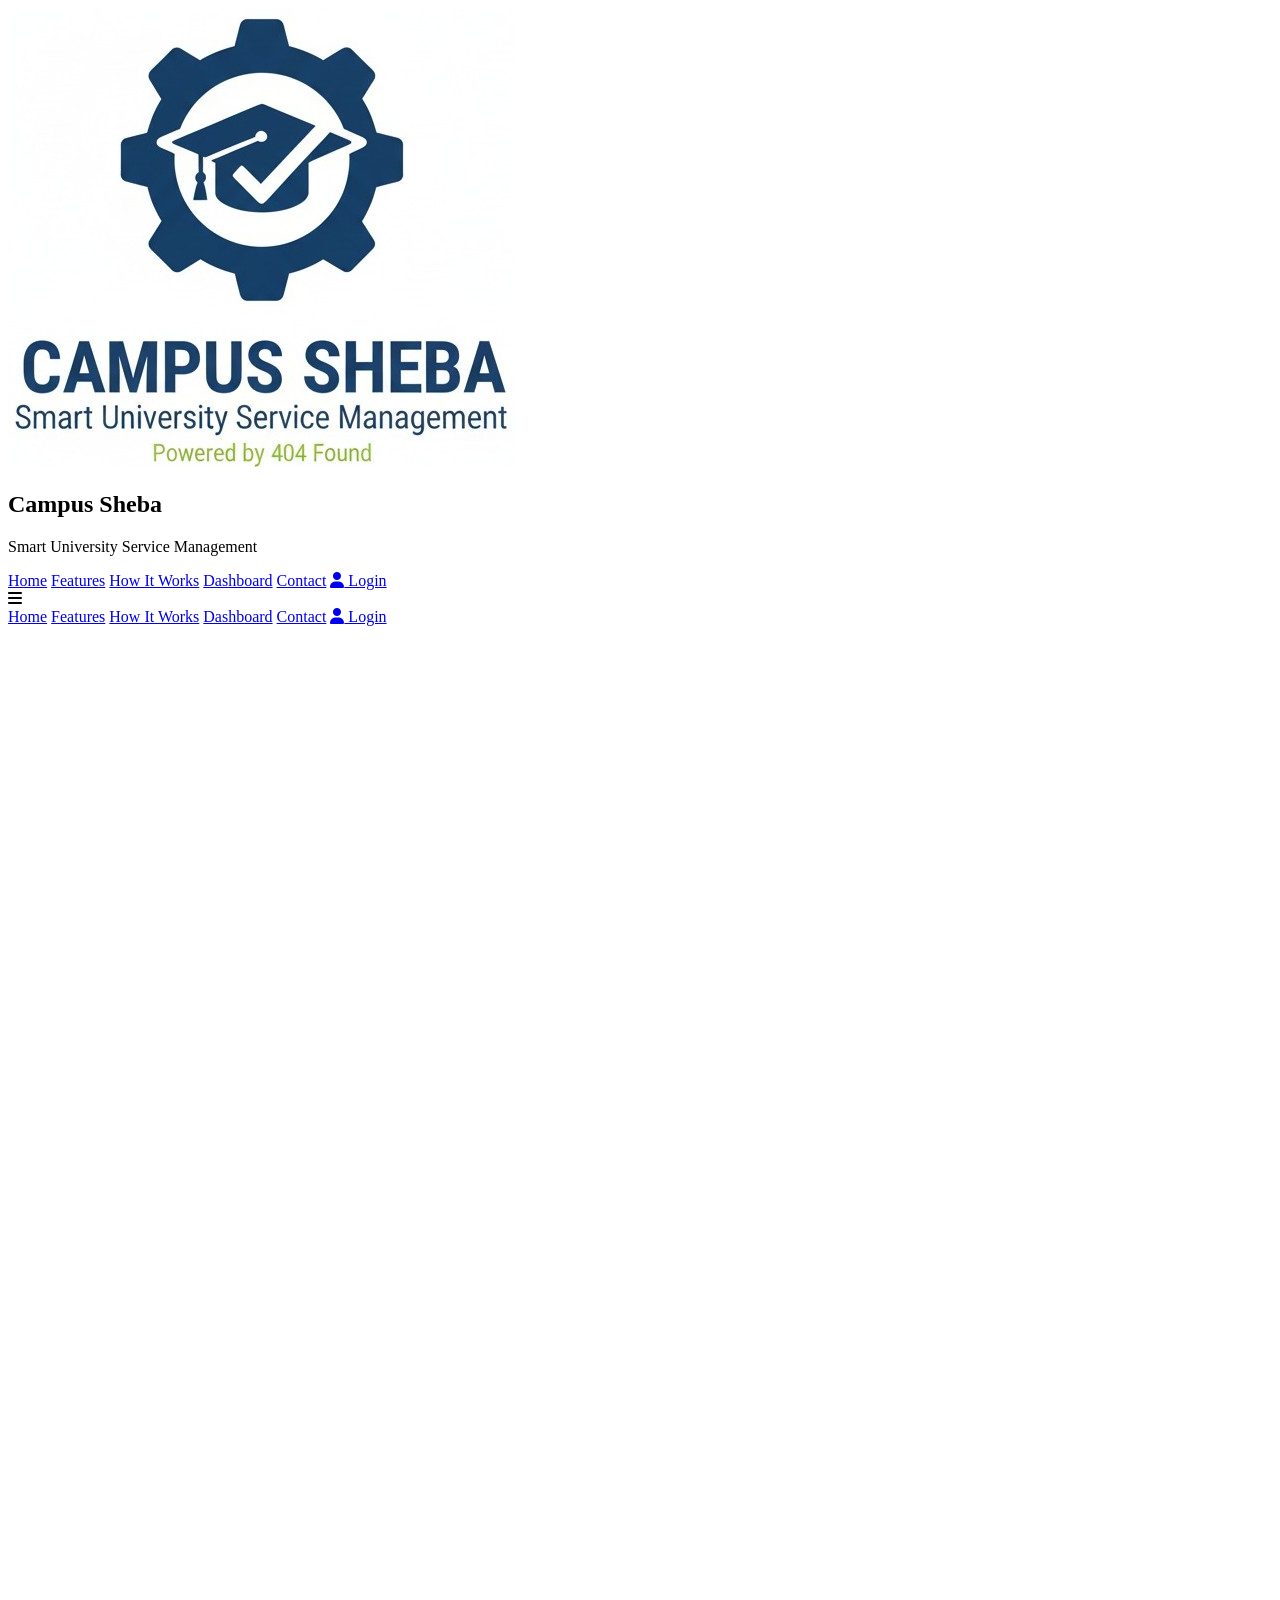
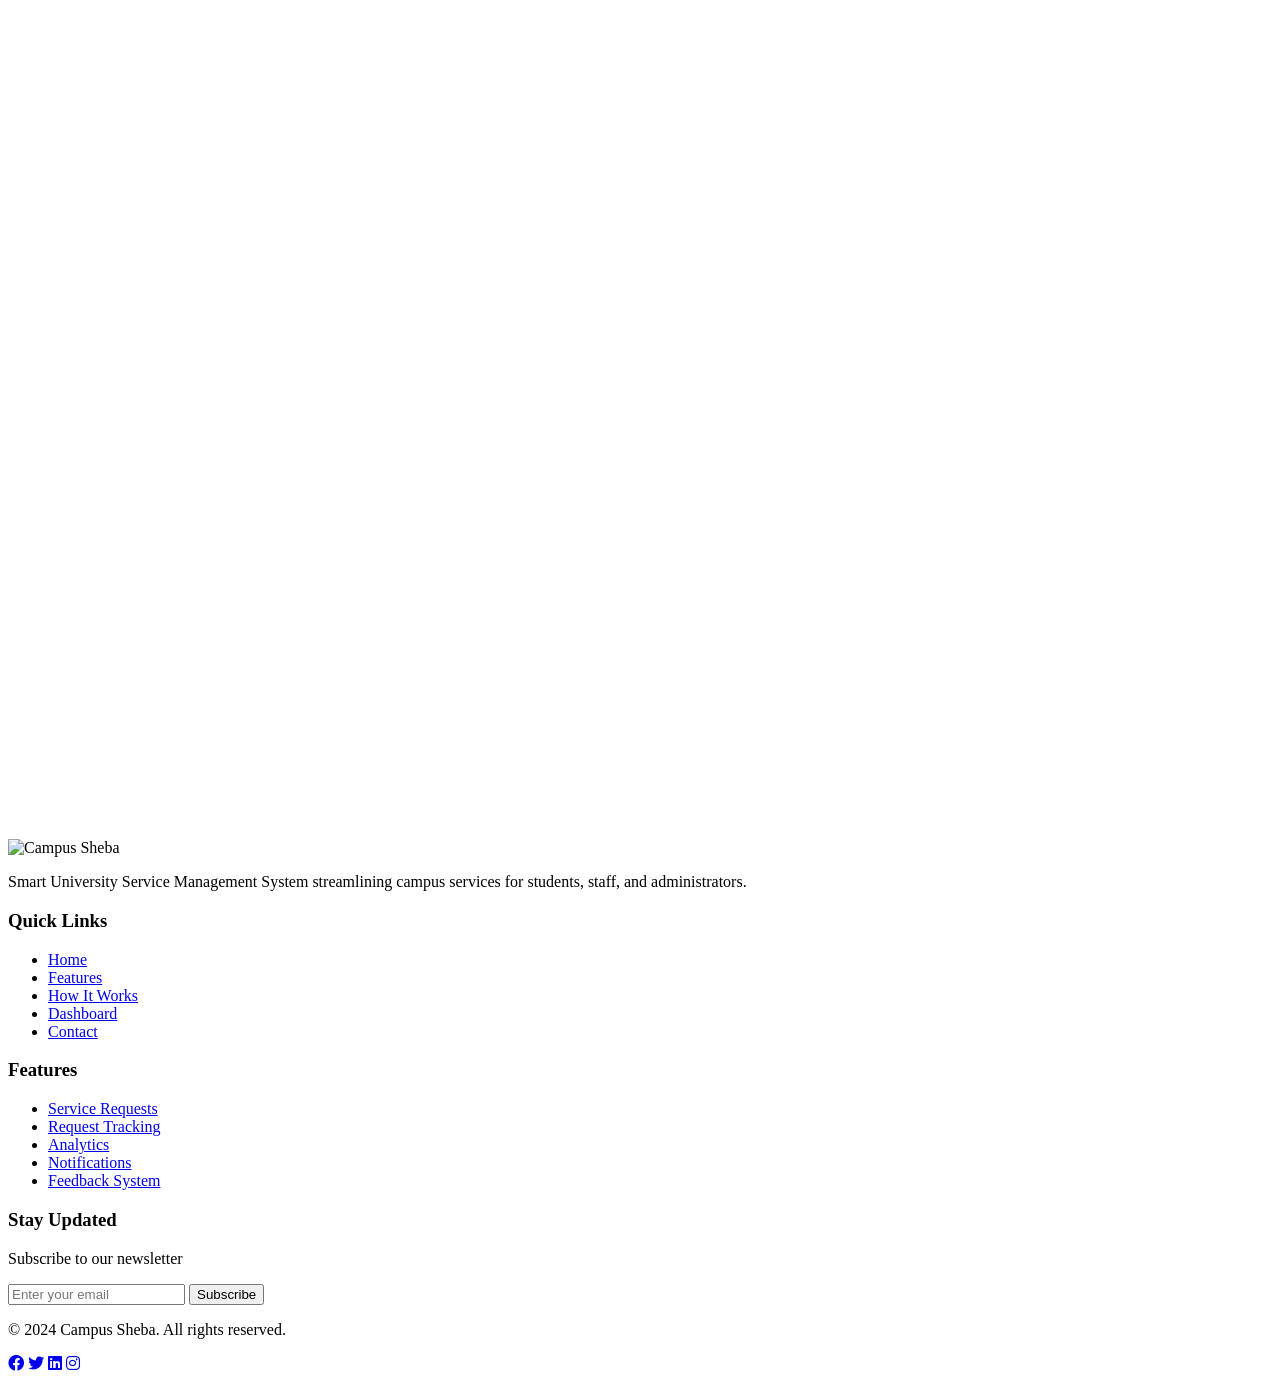
==== index.html @ 178f2528 "Complete Campus Sheba frontend development 🚀 Implemented all 12 core features: - User authentication" ====
<!DOCTYPE html>
<html lang="en">
<head>
    <meta charset="UTF-8">
    <meta name="viewport" content="width=device-width, initial-scale=1.0">
    <title>Campus Sheba - Smart University Service Management</title>
    
    <!-- Font Awesome -->
    <link rel="stylesheet" href="https://cdnjs.cloudflare.com/ajax/libs/font-awesome/6.0.0/css/all.min.css">
    
    <!-- Google Fonts -->
    <link href="https://fonts.googleapis.com/css2?family=Poppins:wght@300;400;500;600;700&display=swap" rel="stylesheet">
    
    <!-- AOS Animation -->
    <link href="https://unpkg.com/aos@2.3.1/dist/aos.css" rel="stylesheet">
    
    <!-- Custom CSS -->
    <link rel="stylesheet" href="css/style.css">
</head>
<body>
    <!-- Navigation -->
    <nav class="navbar" id="navbar">
        <div class="nav-container">
            <div class="logo-container">
                <img src="images/logo.jpeg" alt="Campus Sheba" class="logo">
                <div class="logo-text">
                    <h1>Campus Sheba</h1>
                    <p>Smart University Service Management</p>
                </div>
            </div>
            
            <div class="nav-links">
                <a href="#home" class="active">Home</a>
                <a href="#features">Features</a>
                <a href="#how-it-works">How It Works</a>
                <a href="#dashboard">Dashboard</a>
                <a href="#contact">Contact</a>
                <a href="login.php" class="login-btn"><i class="fas fa-user"></i> Login</a>
            </div>
            
            <div class="mobile-menu" onclick="toggleMobileMenu()">
                <i class="fas fa-bars"></i>
            </div>
        </div>
        
        <!-- Mobile Navigation -->
        <div class="mobile-nav" id="mobileNav">
            <a href="#home" onclick="toggleMobileMenu()">Home</a>
            <a href="#features" onclick="toggleMobileMenu()">Features</a>
            <a href="#how-it-works" onclick="toggleMobileMenu()">How It Works</a>
            <a href="#dashboard" onclick="toggleMobileMenu()">Dashboard</a>
            <a href="#contact" onclick="toggleMobileMenu()">Contact</a>
            <a href="login.php" class="login-btn" onclick="toggleMobileMenu()"><i class="fas fa-user"></i> Login</a>
        </div>
    </nav>

    <!-- Hero Section -->
    <section class="hero" id="home">
        <div class="hero-content">
            <h1 data-aos="fade-up">
                Welcome to Campus Sheba
                <span>Your Smart University Service Hub</span>
            </h1>
            <p data-aos="fade-up" data-aos-delay="100">
                Streamline university services with our comprehensive management system. 
                Submit requests, track progress, and get instant updates - all in one place.
            </p>
            <div class="hero-buttons" data-aos="fade-up" data-aos-delay="200">
                <a href="register.php" class="btn btn-primary">Get Started</a>
                <a href="#features" class="btn btn-outline">Explore Features</a>
            </div>
            <div class="hero-stats" data-aos="fade-up" data-aos-delay="300">
                <div class="stat-item">
                    <span class="stat-number">5000+</span>
                    <span class="stat-label">Active Users</span>
                </div>
                <div class="stat-item">
                    <span class="stat-number">10k+</span>
                    <span class="stat-label">Requests Solved</span>
                </div>
                <div class="stat-item">
                    <span class="stat-number">24/7</span>
                    <span class="stat-label">Support</span>
                </div>
            </div>
        </div>
    </section>

    <!-- Features Section -->
    <section class="features" id="features">
        <div class="section-header" data-aos="fade-up">
            <p class="section-subtitle">Our Features</p>
            <h2 class="section-title">Everything You Need in <span>One Platform</span></h2>
            <p>Discover how Campus Sheba revolutionizes university service management</p>
        </div>
        
        <div class="features-grid">
            <!-- Feature 1 -->
            <div class="feature-card" data-aos="fade-up">
                <div class="feature-icon">
                    <i class="fas fa-shield-alt"></i>
                </div>
                <h3>1️⃣ Secure Authentication</h3>
                <p>Role-based access control with different dashboards for Students, Staff, Department Admin, and Super Admin.</p>
                <span class="feature-tag">Security First</span>
            </div>

            <!-- Feature 2 -->
            <div class="feature-card" data-aos="fade-up" data-aos-delay="100">
                <div class="feature-icon">
                    <i class="fas fa-ticket-alt"></i>
                </div>
                <h3>2️⃣ Smart Request Submission</h3>
                <p>Digital requests with category selection (IT, Lab, Hostel, Transport, Admin), file attachments, and auto ID generation.</p>
                <span class="feature-tag">Paperless</span>
            </div>

            <!-- Feature 3 -->
            <div class="feature-card" data-aos="fade-up" data-aos-delay="200">
                <div class="feature-icon">
                    <i class="fas fa-project-diagram"></i>
                </div>
                <h3>3️⃣ Request Lifecycle</h3>
                <p>Structured workflow: Submitted → Assigned → In Progress → Resolved → Closed with complete history.</p>
                <span class="feature-tag">Trackable</span>
            </div>

            <!-- Feature 4 -->
            <div class="feature-card" data-aos="fade-up" data-aos-delay="300">
                <div class="feature-icon">
                    <i class="fas fa-tasks"></i>
                </div>
                <h3>4️⃣ Priority Management</h3>
                <p>Smart task assignment with Low/Medium/High priority levels and deadline/SLA tracking.</p>
                <span class="feature-tag">Efficient</span>
            </div>

            <!-- Feature 5 -->
            <div class="feature-card" data-aos="fade-up" data-aos-delay="400">
                <div class="feature-icon">
                    <i class="fas fa-map-marker-alt"></i>
                </div>
                <h3>5️⃣ Real-time Tracking</h3>
                <p>Track request status anytime with timeline-based updates and assigned department visibility.</p>
                <span class="feature-tag">Transparent</span>
            </div>

            <!-- Feature 6 -->
            <div class="feature-card" data-aos="fade-up" data-aos-delay="500">
                <div class="feature-icon">
                    <i class="fas fa-bell"></i>
                </div>
                <h3>6️⃣ Smart Notifications</h3>
                <p>Instant alerts for submission, assignment, updates, and resolution via email and in-system.</p>
                <span class="feature-tag">Real-time</span>
            </div>

            <!-- Feature 7 -->
            <div class="feature-card" data-aos="fade-up" data-aos-delay="600">
                <div class="feature-icon">
                    <i class="fas fa-star"></i>
                </div>
                <h3>7️⃣ Feedback & Rating</h3>
                <p>Rate completed services and provide feedback to help improve service quality.</p>
                <span class="feature-tag">Quality</span>
            </div>

            <!-- Feature 8 -->
            <div class="feature-card" data-aos="fade-up" data-aos-delay="700">
                <div class="feature-icon">
                    <i class="fas fa-chart-line"></i>
                </div>
                <h3>8️⃣ Performance Analytics</h3>
                <p>Track staff workload, resolution times, and department efficiency metrics.</p>
                <span class="feature-tag">Data-driven</span>
            </div>

            <!-- Feature 9 -->
            <div class="feature-card" data-aos="fade-up" data-aos-delay="800">
                <div class="feature-icon">
                    <i class="fas fa-chart-bar"></i>
                </div>
                <h3>9️⃣ Advanced Reporting</h3>
                <p>Department-wise reports, trend analysis, and downloadable statistics for decision making.</p>
                <span class="feature-tag">Insights</span>
            </div>

            <!-- Feature 10 -->
            <div class="feature-card" data-aos="fade-up" data-aos-delay="900">
                <div class="feature-icon">
                    <i class="fas fa-cog"></i>
                </div>
                <h3>🔟 System Administration</h3>
                <p>Complete user, department, and service category management with activity logs.</p>
                <span class="feature-tag">Control</span>
            </div>

            <!-- Feature 11 -->
            <div class="feature-card" data-aos="fade-up" data-aos-delay="1000">
                <div class="feature-icon">
                    <i class="fas fa-lock"></i>
                </div>
                <h3>1️⃣1️⃣ Secure Data</h3>
                <p>Encrypted credentials, validation, and comprehensive audit trails for data safety.</p>
                <span class="feature-tag">Protected</span>
            </div>

            <!-- Feature 12 -->
            <div class="feature-card" data-aos="fade-up" data-aos-delay="1100">
                <div class="feature-icon">
                    <i class="fas fa-mobile-alt"></i>
                </div>
                <h3>1️⃣2️⃣ Intuitive UI</h3>
                <p>Simple, clean interface with easy navigation and mobile-responsive design.</p>
                <span class="feature-tag">User-friendly</span>
            </div>
        </div>
    </section>

    <!-- How It Works Section -->
    <section class="how-it-works" id="how-it-works">
        <div class="section-header" data-aos="fade-up">
            <p class="section-subtitle">Simple Process</p>
            <h2 class="section-title">How <span>Campus Sheba</span> Works</h2>
            <p>Get your issues resolved in four easy steps</p>
        </div>
        
        <div class="steps-container">
            <div class="step" data-aos="fade-right">
                <div class="step-number">1</div>
                <h3>Submit Request</h3>
                <p>Login and submit your service request with category and description</p>
            </div>
            
            <div class="step" data-aos="fade-up">
                <div class="step-number">2</div>
                <h3>Get Assigned</h3>
                <p>Admin assigns your request to the appropriate staff member</p>
            </div>
            
            <div class="step" data-aos="fade-up" data-aos-delay="100">
                <div class="step-number">3</div>
                <h3>Track Progress</h3>
                <p>Monitor real-time updates as your request is processed</p>
            </div>
            
            <div class="step" data-aos="fade-left">
                <div class="step-number">4</div>
                <h3>Rate Service</h3>
                <p>Provide feedback after resolution to help us improve</p>
            </div>
        </div>
    </section>

    <!-- Dashboard Preview -->
    <section class="dashboard-preview" id="dashboard">
        <div class="preview-container">
            <div class="preview-content" data-aos="fade-right">
                <h2>Powerful Dashboards for Every Role</h2>
                <p>Each user type gets a tailored dashboard with relevant features and information</p>
                
                <div class="preview-stats">
                    <div class="preview-stat">
                        <span class="number">Student</span>
                        <span>Submit & Track</span>
                    </div>
                    <div class="preview-stat">
                        <span class="number">Staff</span>
                        <span>Manage Tasks</span>
                    </div>
                    <div class="preview-stat">
                        <span class="number">Admin</span>
                        <span>Oversee All</span>
                    </div>
                    <div class="preview-stat">
                        <span class="number">Super Admin</span>
                        <span>Full Control</span>
                    </div>
                </div>
                <div class="dashboard-links">
                    <a href="pages/student-dashboard.html" class="btn btn-outline">View Student Dashboard</a>
                    <a href="pages/admin-dashboard.html" class="btn btn-outline">View Admin Dashboard</a>
                </div>
            </div>
            
            <div class="preview-image" data-aos="fade-left">
                <img src="images/dashboard-preview.png" alt="Dashboard Preview">
            </div>
        </div>
    </section>

    <!-- Testimonials -->
    <section class="testimonials">
        <div class="section-header" data-aos="fade-up">
            <p class="section-subtitle">Testimonials</p>
            <h2 class="section-title">What <span>Users</span> Say</h2>
            <p>Hear from our campus community</p>
        </div>
        
        <div class="testimonials-slider">
            <div class="testimonial-card" data-aos="fade-right">
                <div class="testimonial-rating">
                    <i class="fas fa-star"></i>
                    <i class="fas fa-star"></i>
                    <i class="fas fa-star"></i>
                    <i class="fas fa-star"></i>
                    <i class="fas fa-star"></i>
                </div>
                <p class="testimonial-text">"Campus Sheba has made reporting issues so easy. I can track my complaints in real-time!"</p>
                <div class="testimonial-author">
                    <div class="author-avatar">R</div>
                    <div class="author-info">
                        <h4>Rahul Sharma</h4>
                        <p>Student, CSE 4th Year</p>
                    </div>
                </div>
            </div>
            
            <div class="testimonial-card" data-aos="fade-up">
                <div class="testimonial-rating">
                    <i class="fas fa-star"></i>
                    <i class="fas fa-star"></i>
                    <i class="fas fa-star"></i>
                    <i class="fas fa-star"></i>
                    <i class="fas fa-star"></i>
                </div>
                <p class="testimonial-text">"As an admin, managing requests has never been easier. The analytics help us improve efficiency."</p>
                <div class="testimonial-author">
                    <div class="author-avatar">P</div>
                    <div class="author-info">
                        <h4>Dr. Priya Patel</h4>
                        <p>Department Head</p>
                    </div>
                </div>
            </div>
            
            <div class="testimonial-card" data-aos="fade-left">
                <div class="testimonial-rating">
                    <i class="fas fa-star"></i>
                    <i class="fas fa-star"></i>
                    <i class="fas fa-star"></i>
                    <i class="fas fa-star"></i>
                    <i class="fas fa-star"></i>
                </div>
                <p class="testimonial-text">"The notification system keeps everyone informed. Great tool for campus management!"</p>
                <div class="testimonial-author">
                    <div class="author-avatar">A</div>
                    <div class="author-info">
                        <h4>Ahmed Khan</h4>
                        <p>IT Staff</p>
                    </div>
                </div>
            </div>
        </div>
    </section>

    <!-- CTA Section -->
    <section class="cta">
        <div class="cta-content" data-aos="zoom-in">
            <h2>Ready to Transform Your Campus Services?</h2>
            <p>Join thousands of users who are already experiencing smarter service management with Campus Sheba</p>
            <div class="cta-buttons">
                <a href="register.php" class="btn btn-primary">Get Started Now</a>
                <a href="login.php" class="btn btn-outline">Login to Dashboard</a>
            </div>
        </div>
    </section>

    <!-- Footer -->
    <footer class="footer" id="contact">
        <div class="footer-content">
            <div class="footer-about">
                <img src="images/logo.png" alt="Campus Sheba" class="logo">
                <p>Smart University Service Management System streamlining campus services for students, staff, and administrators.</p>
            </div>
            
            <div class="footer-links">
                <h3>Quick Links</h3>
                <ul>
                    <li><a href="#home">Home</a></li>
                    <li><a href="#features">Features</a></li>
                    <li><a href="#how-it-works">How It Works</a></li>
                    <li><a href="#dashboard">Dashboard</a></li>
                    <li><a href="#contact">Contact</a></li>
                </ul>
            </div>
            
            <div class="footer-links">
                <h3>Features</h3>
                <ul>
                    <li><a href="#">Service Requests</a></li>
                    <li><a href="#">Request Tracking</a></li>
                    <li><a href="#">Analytics</a></li>
                    <li><a href="#">Notifications</a></li>
                    <li><a href="#">Feedback System</a></li>
                </ul>
            </div>
            
            <div class="footer-newsletter">
                <h3>Stay Updated</h3>
                <p>Subscribe to our newsletter</p>
                <input type="email" placeholder="Enter your email">
                <button>Subscribe</button>
            </div>
        </div>
        
        <div class="footer-bottom">
            <p>&copy; 2024 Campus Sheba. All rights reserved.</p>
            <div class="social-links">
                <a href="#"><i class="fab fa-facebook"></i></a>
                <a href="#"><i class="fab fa-twitter"></i></a>
                <a href="#"><i class="fab fa-linkedin"></i></a>
                <a href="#"><i class="fab fa-instagram"></i></a>
            </div>
        </div>
    </footer>

    <!-- Scripts -->
    <script src="https://unpkg.com/aos@2.3.1/dist/aos.js"></script>
    <script src="js/main.js"></script>
</body>
</html>
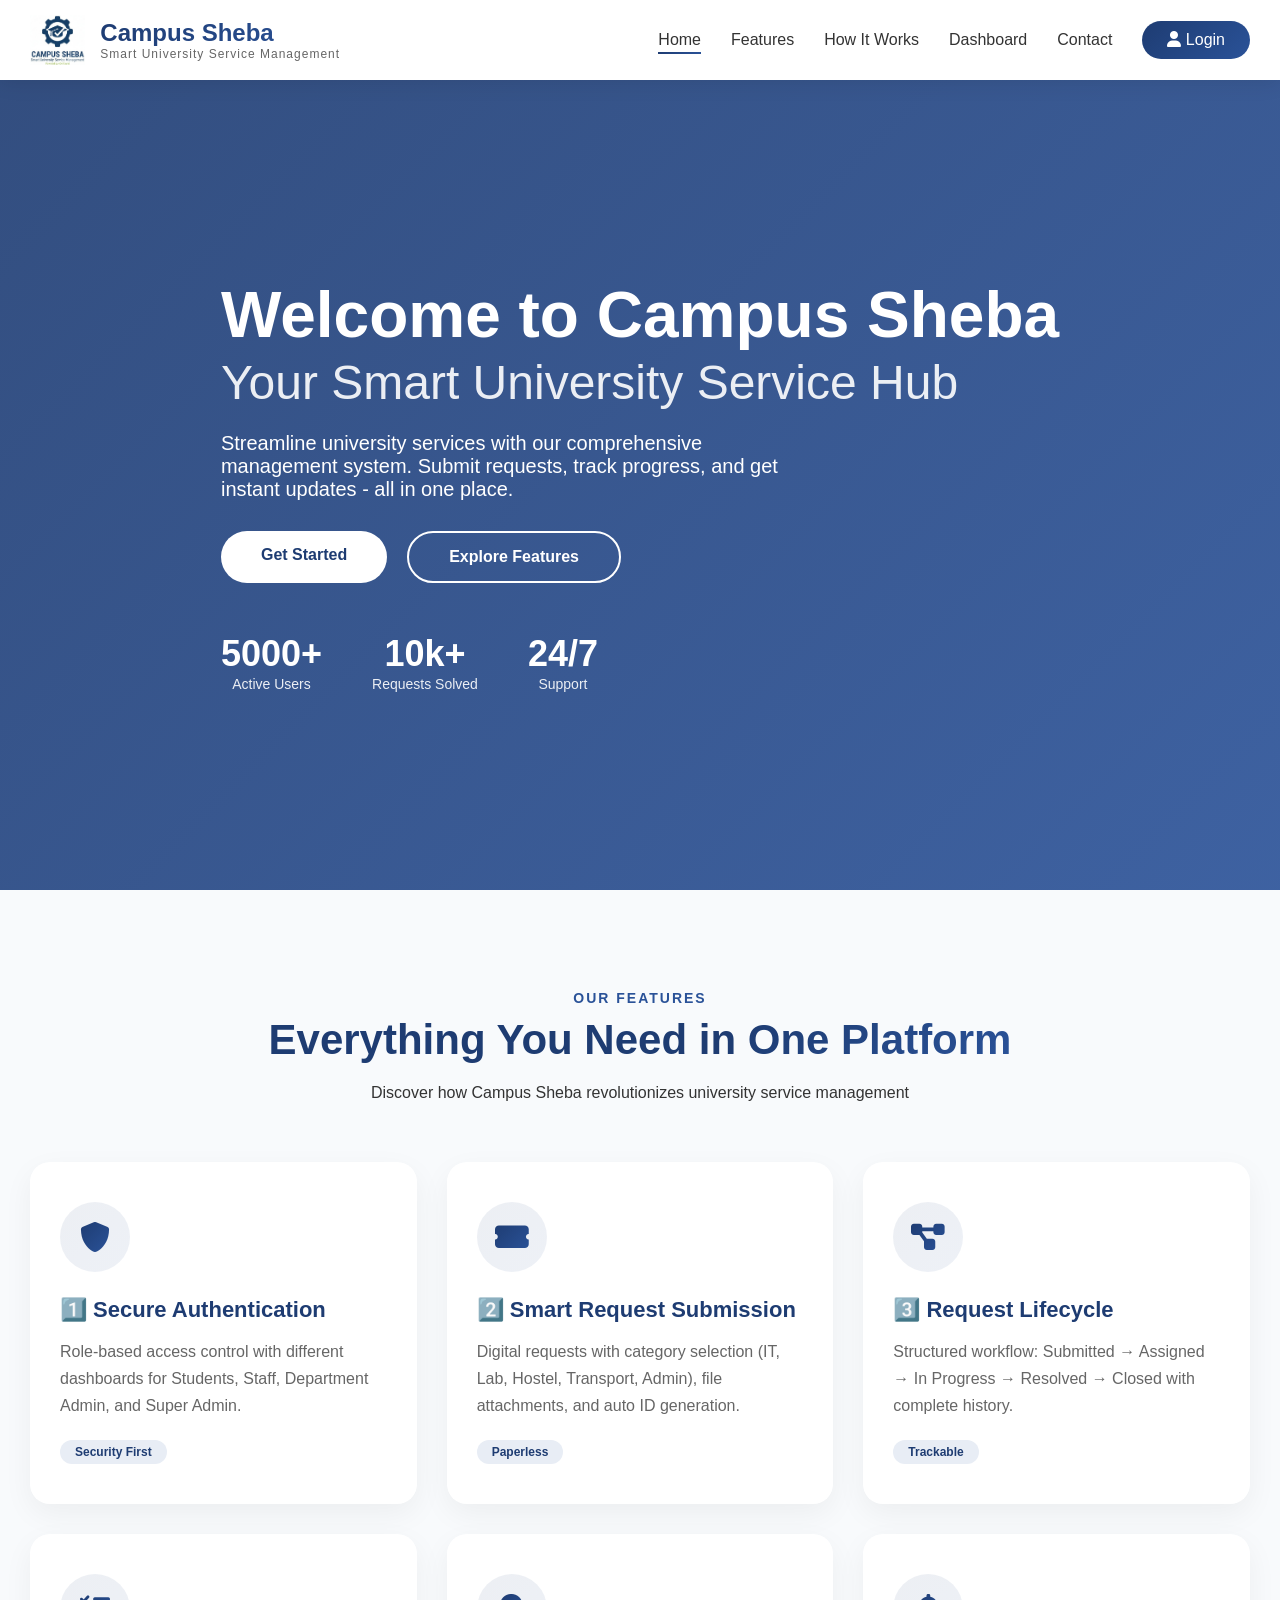
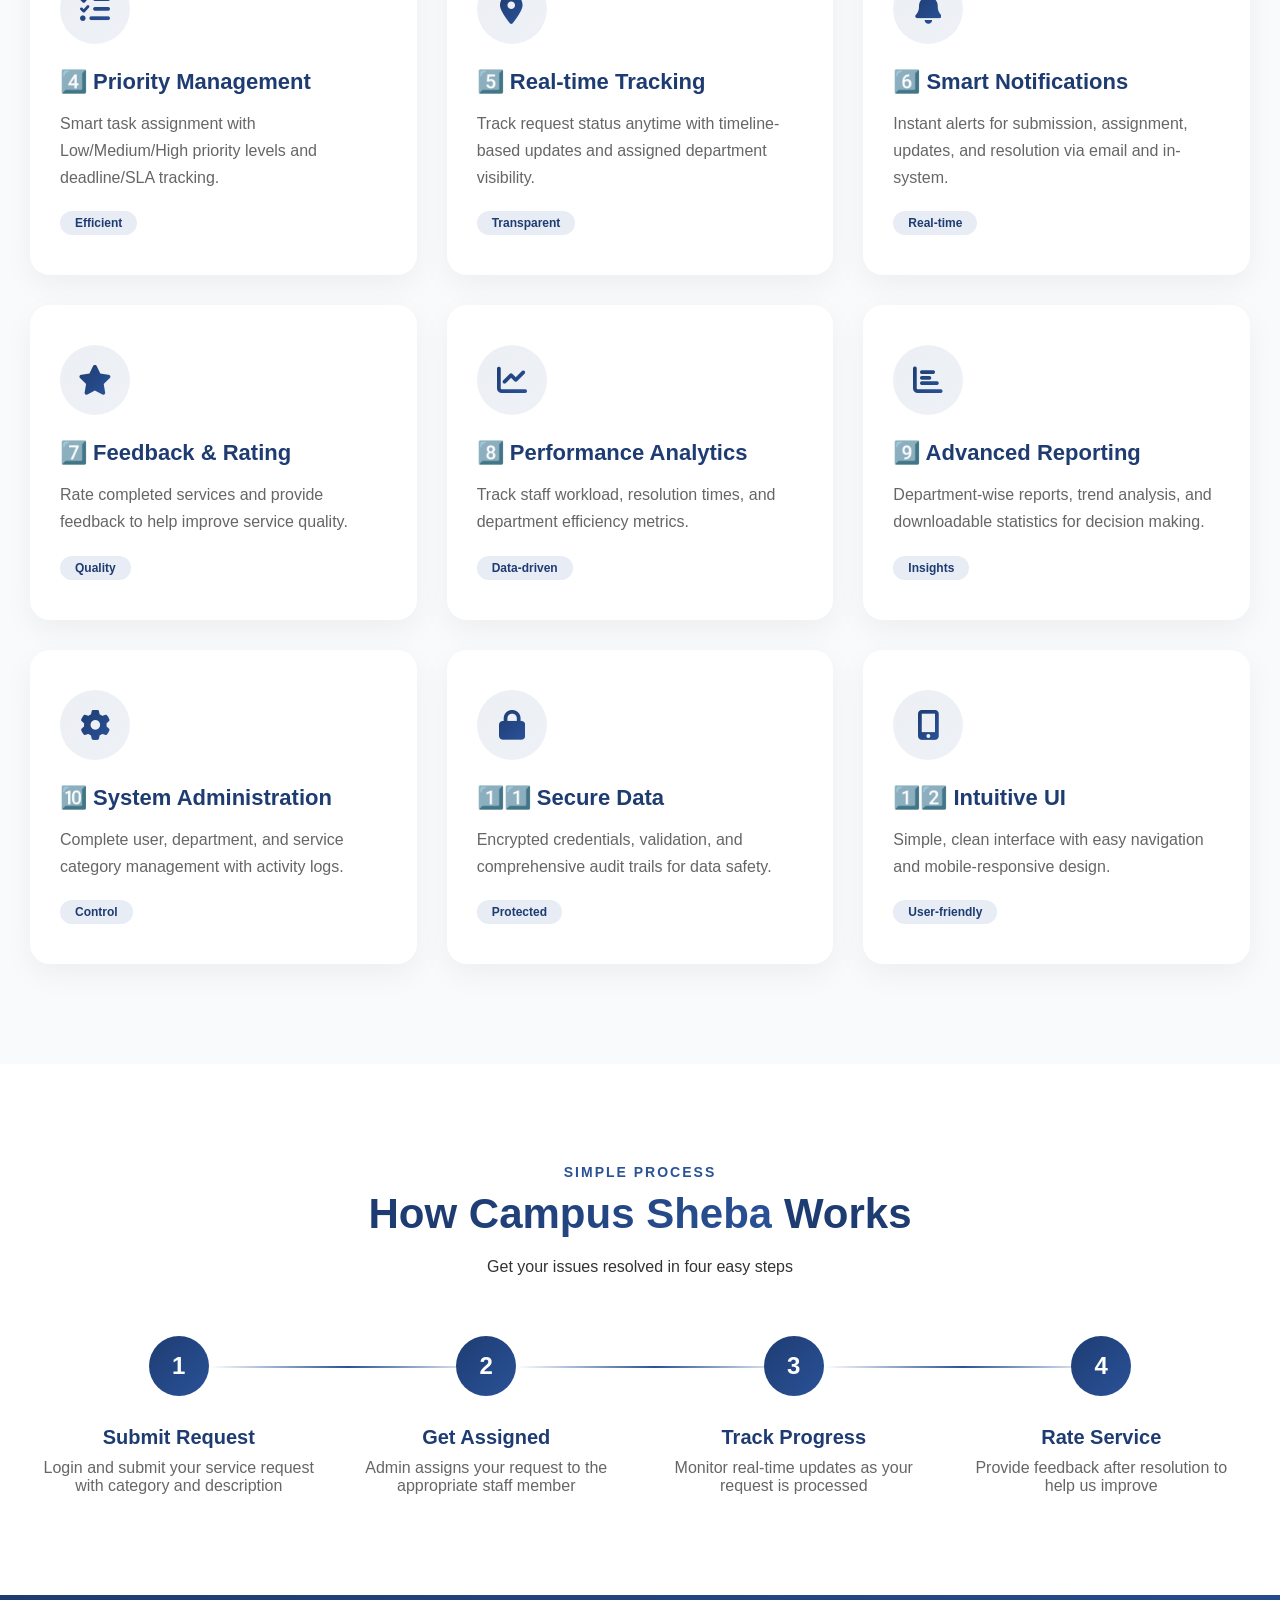
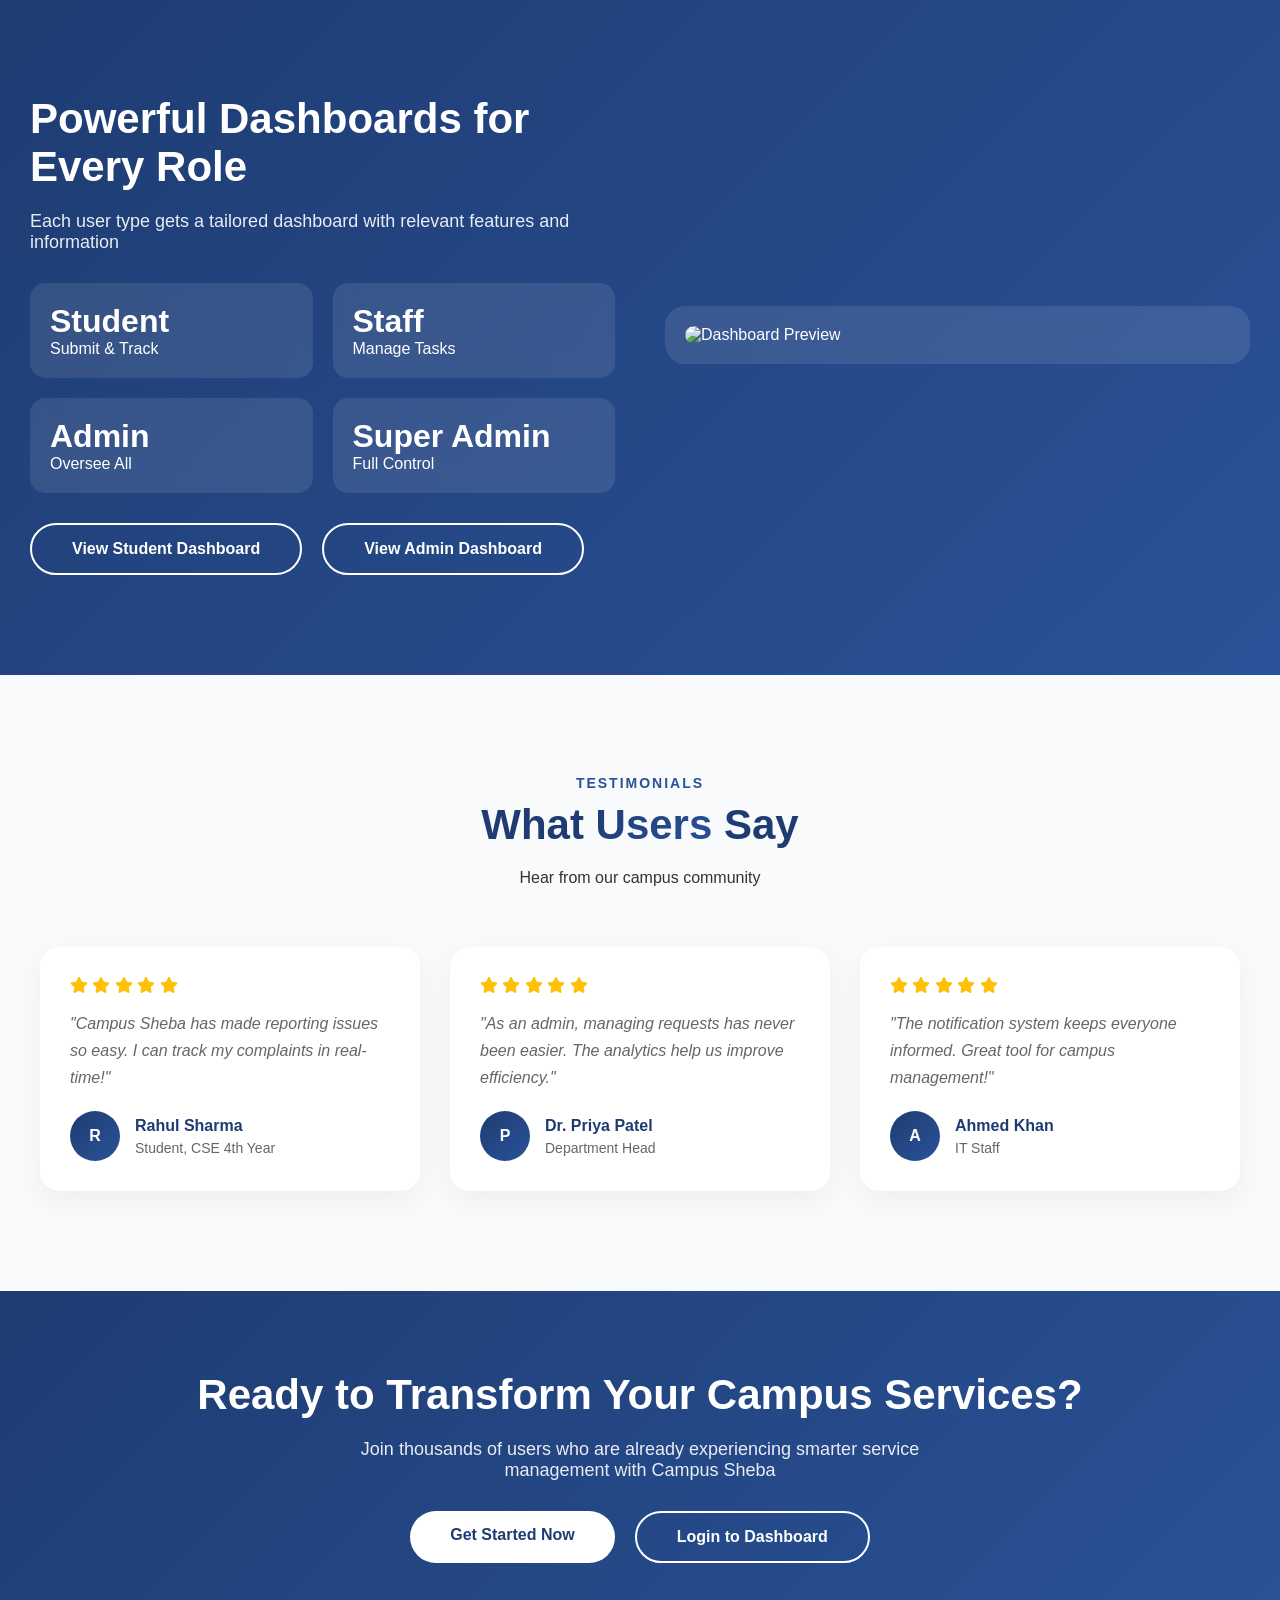
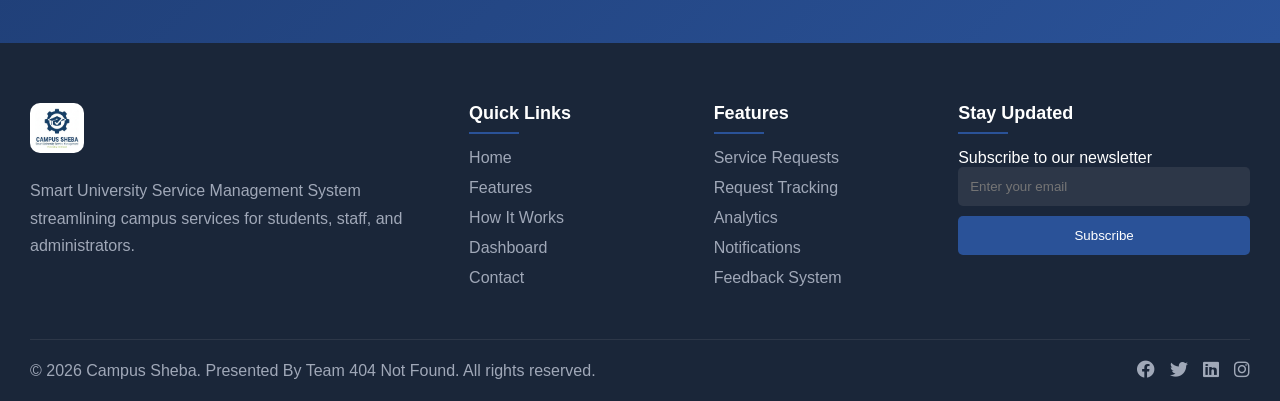
==== commit d0e0a542: "Complete login and registration system with database" ====
--- a/index.html
+++ b/index.html
@@ -14,8 +14,833 @@
     <!-- AOS Animation -->
     <link href="https://unpkg.com/aos@2.3.1/dist/aos.css" rel="stylesheet">
     
-    <!-- Custom CSS -->
-    <link rel="stylesheet" href="css/style.css">
+    <style>
+        * {
+            margin: 0;
+            padding: 0;
+            box-sizing: border-box;
+        }
+
+        body {
+            font-family: 'Poppins', sans-serif;
+            overflow-x: hidden;
+            color: #333;
+        }
+
+        /* Custom Scrollbar */
+        ::-webkit-scrollbar {
+            width: 10px;
+        }
+
+        ::-webkit-scrollbar-track {
+            background: #f1f1f1;
+        }
+
+        ::-webkit-scrollbar-thumb {
+            background: linear-gradient(135deg, #1e3c72, #2a5298);
+            border-radius: 5px;
+        }
+
+        /* Navigation */
+        .navbar {
+            position: fixed;
+            top: 0;
+            width: 100%;
+            background: rgba(255, 255, 255, 0.95);
+            backdrop-filter: blur(10px);
+            box-shadow: 0 2px 20px rgba(0,0,0,0.1);
+            z-index: 1000;
+            transition: all 0.3s ease;
+        }
+
+        .navbar.scrolled {
+            padding: 10px 0;
+            background: rgba(255, 255, 255, 0.98);
+        }
+
+        .nav-container {
+            max-width: 1400px;
+            margin: 0 auto;
+            padding: 15px 30px;
+            display: flex;
+            justify-content: space-between;
+            align-items: center;
+        }
+
+        .logo-container {
+            display: flex;
+            align-items: center;
+            gap: 15px;
+        }
+
+        .logo {
+            height: 50px;
+            width: auto;
+        }
+
+        .logo-text h1 {
+            font-size: 24px;
+            font-weight: 700;
+            background: linear-gradient(135deg, #1e3c72, #2a5298);
+            -webkit-background-clip: text;
+            -webkit-text-fill-color: transparent;
+            line-height: 1.2;
+        }
+
+        .logo-text p {
+            font-size: 12px;
+            color: #666;
+            letter-spacing: 1px;
+        }
+
+        .nav-links {
+            display: flex;
+            gap: 30px;
+            align-items: center;
+        }
+
+        .nav-links a {
+            text-decoration: none;
+            color: #333;
+            font-weight: 500;
+            transition: 0.3s;
+            position: relative;
+        }
+
+        .nav-links a::after {
+            content: '';
+            position: absolute;
+            bottom: -5px;
+            left: 0;
+            width: 0;
+            height: 2px;
+            background: linear-gradient(135deg, #1e3c72, #2a5298);
+            transition: 0.3s;
+        }
+
+        .nav-links a:hover::after,
+        .nav-links a.active::after {
+            width: 100%;
+        }
+
+        .nav-links a:hover {
+            color: #1e3c72;
+        }
+
+        .login-btn {
+            padding: 10px 25px;
+            background: linear-gradient(135deg, #1e3c72, #2a5298);
+            color: white !important;
+            border-radius: 50px;
+            transition: 0.3s !important;
+        }
+
+        .login-btn:hover {
+            transform: translateY(-2px);
+            box-shadow: 0 5px 20px rgba(30, 60, 114, 0.3);
+        }
+
+        .login-btn::after {
+            display: none;
+        }
+
+        .mobile-menu {
+            display: none;
+            font-size: 24px;
+            cursor: pointer;
+            color: #1e3c72;
+        }
+
+        /* Mobile Navigation */
+        .mobile-nav {
+            position: fixed;
+            top: 80px;
+            left: -100%;
+            width: 100%;
+            height: calc(100vh - 80px);
+            background: white;
+            transition: 0.3s;
+            z-index: 999;
+            padding: 30px;
+        }
+
+        .mobile-nav.active {
+            left: 0;
+        }
+
+        .mobile-nav a {
+            display: block;
+            padding: 15px;
+            text-decoration: none;
+            color: #333;
+            font-weight: 500;
+            border-bottom: 1px solid #eee;
+        }
+
+        .mobile-nav .login-btn {
+            display: inline-block;
+            margin-top: 20px;
+            border: none;
+        }
+
+        /* Hero Section */
+        .hero {
+            margin-top: 80px;
+            min-height: 90vh;
+            background: linear-gradient(135deg, #667eea15, #764ba215), url('https://images.unsplash.com/photo-1523050854058-8df90110c9f1?ixlib=rb-1.2.1&auto=format&fit=crop&w=1950&q=80');
+            background-size: cover;
+            background-position: center;
+            position: relative;
+            display: flex;
+            align-items: center;
+        }
+
+        .hero::before {
+            content: '';
+            position: absolute;
+            top: 0;
+            left: 0;
+            right: 0;
+            bottom: 0;
+            background: linear-gradient(135deg, rgba(30, 60, 114, 0.9), rgba(42, 82, 152, 0.9));
+        }
+
+        .hero-content {
+            position: relative;
+            max-width: 1400px;
+            margin: 0 auto;
+            padding: 0 30px;
+            color: white;
+            z-index: 1;
+        }
+
+        .hero h1 {
+            font-size: 64px;
+            font-weight: 700;
+            line-height: 1.2;
+            margin-bottom: 20px;
+            animation: fadeInUp 1s ease;
+        }
+
+        .hero h1 span {
+            display: block;
+            font-size: 48px;
+            font-weight: 300;
+            opacity: 0.9;
+        }
+
+        .hero p {
+            font-size: 20px;
+            max-width: 600px;
+            margin-bottom: 30px;
+            opacity: 0.95;
+            animation: fadeInUp 1s ease 0.2s;
+            animation-fill-mode: both;
+        }
+
+        .hero-buttons {
+            display: flex;
+            gap: 20px;
+            animation: fadeInUp 1s ease 0.4s;
+            animation-fill-mode: both;
+        }
+
+        .btn {
+            padding: 15px 40px;
+            border-radius: 50px;
+            text-decoration: none;
+            font-weight: 600;
+            transition: 0.3s;
+            display: inline-block;
+        }
+
+        .btn-primary {
+            background: white;
+            color: #1e3c72;
+        }
+
+        .btn-primary:hover {
+            transform: translateY(-3px);
+            box-shadow: 0 10px 30px rgba(0,0,0,0.2);
+        }
+
+        .btn-outline {
+            border: 2px solid white;
+            color: white;
+            background: transparent;
+        }
+
+        .btn-outline:hover {
+            background: white;
+            color: #1e3c72;
+            transform: translateY(-3px);
+        }
+
+        .hero-stats {
+            display: flex;
+            gap: 50px;
+            margin-top: 50px;
+            animation: fadeInUp 1s ease 0.6s;
+            animation-fill-mode: both;
+        }
+
+        .stat-item {
+            text-align: center;
+        }
+
+        .stat-number {
+            font-size: 36px;
+            font-weight: 700;
+            display: block;
+        }
+
+        .stat-label {
+            font-size: 14px;
+            opacity: 0.9;
+        }
+
+        @keyframes fadeInUp {
+            from {
+                opacity: 0;
+                transform: translateY(30px);
+            }
+            to {
+                opacity: 1;
+                transform: translateY(0);
+            }
+        }
+
+        /* Features Section */
+        .features {
+            padding: 100px 30px;
+            background: #f8fafc;
+        }
+
+        .section-header {
+            text-align: center;
+            max-width: 800px;
+            margin: 0 auto 60px;
+        }
+
+        .section-subtitle {
+            color: #2a5298;
+            font-weight: 600;
+            text-transform: uppercase;
+            letter-spacing: 2px;
+            font-size: 14px;
+            margin-bottom: 10px;
+        }
+
+        .section-title {
+            font-size: 42px;
+            color: #1e3c72;
+            margin-bottom: 20px;
+        }
+
+        .section-title span {
+            background: linear-gradient(135deg, #1e3c72, #2a5298);
+            -webkit-background-clip: text;
+            -webkit-text-fill-color: transparent;
+        }
+
+        .features-grid {
+            max-width: 1400px;
+            margin: 0 auto;
+            display: grid;
+            grid-template-columns: repeat(auto-fit, minmax(350px, 1fr));
+            gap: 30px;
+        }
+
+        .feature-card {
+            background: white;
+            padding: 40px 30px;
+            border-radius: 20px;
+            box-shadow: 0 10px 30px rgba(0,0,0,0.05);
+            transition: 0.3s;
+            position: relative;
+            overflow: hidden;
+        }
+
+        .feature-card::before {
+            content: '';
+            position: absolute;
+            top: 0;
+            left: 0;
+            right: 0;
+            height: 5px;
+            background: linear-gradient(135deg, #1e3c72, #2a5298);
+            transform: scaleX(0);
+            transition: 0.3s;
+        }
+
+        .feature-card:hover {
+            transform: translateY(-10px);
+            box-shadow: 0 20px 40px rgba(30, 60, 114, 0.1);
+        }
+
+        .feature-card:hover::before {
+            transform: scaleX(1);
+        }
+
+        .feature-icon {
+            width: 70px;
+            height: 70px;
+            background: linear-gradient(135deg, #1e3c7215, #2a529815);
+            border-radius: 50%;
+            display: flex;
+            align-items: center;
+            justify-content: center;
+            margin-bottom: 25px;
+        }
+
+        .feature-icon i {
+            font-size: 30px;
+            background: linear-gradient(135deg, #1e3c72, #2a5298);
+            -webkit-background-clip: text;
+            -webkit-text-fill-color: transparent;
+        }
+
+        .feature-card h3 {
+            font-size: 22px;
+            color: #1e3c72;
+            margin-bottom: 15px;
+        }
+
+        .feature-card p {
+            color: #666;
+            line-height: 1.7;
+            margin-bottom: 20px;
+        }
+
+        .feature-tag {
+            display: inline-block;
+            padding: 5px 15px;
+            background: #e8edf5;
+            color: #1e3c72;
+            border-radius: 50px;
+            font-size: 12px;
+            font-weight: 600;
+        }
+
+        /* How It Works */
+        .how-it-works {
+            padding: 100px 30px;
+            background: white;
+        }
+
+        .steps-container {
+            max-width: 1200px;
+            margin: 0 auto;
+            display: grid;
+            grid-template-columns: repeat(auto-fit, minmax(250px, 1fr));
+            gap: 30px;
+            position: relative;
+        }
+
+        .step {
+            text-align: center;
+            position: relative;
+        }
+
+        .step-number {
+            width: 60px;
+            height: 60px;
+            background: linear-gradient(135deg, #1e3c72, #2a5298);
+            color: white;
+            font-size: 24px;
+            font-weight: 700;
+            border-radius: 50%;
+            display: flex;
+            align-items: center;
+            justify-content: center;
+            margin: 0 auto 30px;
+            position: relative;
+            z-index: 1;
+        }
+
+        .step::before {
+            content: '';
+            position: absolute;
+            top: 30px;
+            left: -50%;
+            width: 100%;
+            height: 2px;
+            background: linear-gradient(90deg, transparent, #2a5298, transparent);
+            z-index: 0;
+        }
+
+        .step:first-child::before {
+            display: none;
+        }
+
+        .step h3 {
+            font-size: 20px;
+            color: #1e3c72;
+            margin-bottom: 10px;
+        }
+
+        .step p {
+            color: #666;
+        }
+
+        /* Dashboard Preview */
+        .dashboard-preview {
+            padding: 100px 30px;
+            background: linear-gradient(135deg, #1e3c72, #2a5298);
+            color: white;
+        }
+
+        .preview-container {
+            max-width: 1400px;
+            margin: 0 auto;
+            display: grid;
+            grid-template-columns: 1fr 1fr;
+            gap: 50px;
+            align-items: center;
+        }
+
+        .preview-content h2 {
+            font-size: 42px;
+            margin-bottom: 20px;
+        }
+
+        .preview-content p {
+            font-size: 18px;
+            opacity: 0.9;
+            margin-bottom: 30px;
+        }
+
+        .preview-stats {
+            display: grid;
+            grid-template-columns: repeat(2, 1fr);
+            gap: 20px;
+            margin-bottom: 30px;
+        }
+
+        .preview-stat {
+            background: rgba(255,255,255,0.1);
+            padding: 20px;
+            border-radius: 15px;
+            backdrop-filter: blur(10px);
+        }
+
+        .preview-stat .number {
+            font-size: 32px;
+            font-weight: 700;
+            display: block;
+        }
+
+        .dashboard-links {
+            display: flex;
+            gap: 20px;
+        }
+
+        .dashboard-links .btn-outline {
+            border-color: white;
+            color: white;
+        }
+
+        .preview-image {
+            background: rgba(255,255,255,0.1);
+            border-radius: 20px;
+            padding: 20px;
+            backdrop-filter: blur(10px);
+        }
+
+        .preview-image img {
+            width: 100%;
+            border-radius: 10px;
+        }
+
+        /* Testimonials */
+        .testimonials {
+            padding: 100px 30px;
+            background: #f8fafc;
+        }
+
+        .testimonials-slider {
+            max-width: 1200px;
+            margin: 0 auto;
+            display: grid;
+            grid-template-columns: repeat(auto-fit, minmax(300px, 1fr));
+            gap: 30px;
+        }
+
+        .testimonial-card {
+            background: white;
+            padding: 30px;
+            border-radius: 20px;
+            box-shadow: 0 10px 30px rgba(0,0,0,0.05);
+        }
+
+        .testimonial-rating {
+            color: #ffc107;
+            margin-bottom: 15px;
+        }
+
+        .testimonial-text {
+            color: #666;
+            line-height: 1.7;
+            margin-bottom: 20px;
+            font-style: italic;
+        }
+
+        .testimonial-author {
+            display: flex;
+            align-items: center;
+            gap: 15px;
+        }
+
+        .author-avatar {
+            width: 50px;
+            height: 50px;
+            background: linear-gradient(135deg, #1e3c72, #2a5298);
+            border-radius: 50%;
+            display: flex;
+            align-items: center;
+            justify-content: center;
+            color: white;
+            font-weight: 600;
+        }
+
+        .author-info h4 {
+            color: #1e3c72;
+            margin-bottom: 5px;
+        }
+
+        .author-info p {
+            color: #666;
+            font-size: 14px;
+        }
+
+        /* CTA Section */
+        .cta {
+            padding: 80px 30px;
+            background: linear-gradient(135deg, #1e3c72, #2a5298);
+            text-align: center;
+            color: white;
+        }
+
+        .cta h2 {
+            font-size: 42px;
+            margin-bottom: 20px;
+        }
+
+        .cta p {
+            font-size: 18px;
+            opacity: 0.9;
+            margin-bottom: 30px;
+            max-width: 600px;
+            margin-left: auto;
+            margin-right: auto;
+        }
+
+        .cta-buttons {
+            display: flex;
+            gap: 20px;
+            justify-content: center;
+        }
+
+        /* Footer */
+        .footer {
+            background: #1a2639;
+            color: white;
+            padding: 60px 30px 20px;
+        }
+
+        .footer-content {
+            max-width: 1400px;
+            margin: 0 auto;
+            display: grid;
+            grid-template-columns: 2fr 1fr 1fr 1.5fr;
+            gap: 50px;
+        }
+
+        .footer-about .logo {
+            height: 50px;
+            margin-bottom: 20px;
+            background: white;
+            border-radius: 10px;
+            padding: 5px;
+        }
+
+        .footer-about p {
+            color: #a0a8b8;
+            line-height: 1.7;
+        }
+
+        .footer h3 {
+            font-size: 18px;
+            margin-bottom: 25px;
+            position: relative;
+        }
+
+        .footer h3::after {
+            content: '';
+            position: absolute;
+            bottom: -10px;
+            left: 0;
+            width: 50px;
+            height: 2px;
+            background: #2a5298;
+        }
+
+        .footer-links ul {
+            list-style: none;
+        }
+
+        .footer-links li {
+            margin-bottom: 12px;
+        }
+
+        .footer-links a {
+            color: #a0a8b8;
+            text-decoration: none;
+            transition: 0.3s;
+        }
+
+        .footer-links a:hover {
+            color: white;
+            padding-left: 5px;
+        }
+
+        .footer-newsletter input {
+            width: 100%;
+            padding: 12px;
+            border: none;
+            border-radius: 5px;
+            margin-bottom: 10px;
+            background: #2d3748;
+            color: white;
+        }
+
+        .footer-newsletter button {
+            width: 100%;
+            padding: 12px;
+            background: #2a5298;
+            color: white;
+            border: none;
+            border-radius: 5px;
+            cursor: pointer;
+            transition: 0.3s;
+        }
+
+        .footer-newsletter button:hover {
+            background: #1e3c72;
+        }
+
+        .footer-bottom {
+            max-width: 1400px;
+            margin: 40px auto 0;
+            padding-top: 20px;
+            border-top: 1px solid #2d3748;
+            display: flex;
+            justify-content: space-between;
+            align-items: center;
+            color: #a0a8b8;
+        }
+
+        .social-links {
+            display: flex;
+            gap: 15px;
+        }
+
+        .social-links a {
+            color: #a0a8b8;
+            font-size: 18px;
+            transition: 0.3s;
+        }
+
+        .social-links a:hover {
+            color: white;
+            transform: translateY(-3px);
+        }
+
+        /* Responsive */
+        @media (max-width: 1024px) {
+            .hero h1 {
+                font-size: 48px;
+            }
+            .hero h1 span {
+                font-size: 36px;
+            }
+            .preview-container {
+                grid-template-columns: 1fr;
+            }
+            .footer-content {
+                grid-template-columns: repeat(2, 1fr);
+            }
+        }
+
+        @media (max-width: 768px) {
+            .nav-links {
+                display: none;
+            }
+            .mobile-menu {
+                display: block;
+            }
+            .hero h1 {
+                font-size: 36px;
+            }
+            .hero h1 span {
+                font-size: 28px;
+            }
+            .hero-buttons {
+                flex-direction: column;
+            }
+            .hero-stats {
+                flex-direction: column;
+                gap: 20px;
+            }
+            .section-title {
+                font-size: 32px;
+            }
+            .features-grid {
+                grid-template-columns: 1fr;
+            }
+            .steps-container {
+                grid-template-columns: 1fr;
+            }
+            .step::before {
+                display: none;
+            }
+            .footer-content {
+                grid-template-columns: 1fr;
+            }
+            .footer-bottom {
+                flex-direction: column;
+                gap: 20px;
+                text-align: center;
+            }
+        }
+
+        @media (max-width: 480px) {
+            .hero h1 {
+                font-size: 28px;
+            }
+            .hero h1 span {
+                font-size: 22px;
+            }
+            .hero p {
+                font-size: 16px;
+            }
+            .btn {
+                padding: 12px 30px;
+            }
+            .section-title {
+                font-size: 28px;
+            }
+        }
+
+        [data-aos] {
+            opacity: 0;
+            transition: 0.6s;
+        }
+
+        [data-aos].aos-animate {
+            opacity: 1;
+        }
+    </style>
 </head>
 <body>
     <!-- Navigation -->
@@ -278,7 +1103,7 @@
                     </div>
                 </div>
                 <div class="dashboard-links">
-                    <a href="pages/student-dashboard.html" class="btn btn-outline">View Student Dashboard</a>
+                    <a href="pages/student-dashboard.php" class="btn btn-outline">View Student Dashboard</a>
                     <a href="pages/admin-dashboard.html" class="btn btn-outline">View Admin Dashboard</a>
                 </div>
             </div>
@@ -370,7 +1195,7 @@
     <footer class="footer" id="contact">
         <div class="footer-content">
             <div class="footer-about">
-                <img src="images/logo.png" alt="Campus Sheba" class="logo">
+                <img src="images/logo.jpeg" alt="Campus Sheba" class="logo">
                 <p>Smart University Service Management System streamlining campus services for students, staff, and administrators.</p>
             </div>
             
@@ -405,7 +1230,7 @@
         </div>
         
         <div class="footer-bottom">
-            <p>&copy; 2024 Campus Sheba. All rights reserved.</p>
+            <p>&copy; 2026 Campus Sheba. Presented By Team 404 Not Found. All rights reserved.</p>
             <div class="social-links">
                 <a href="#"><i class="fab fa-facebook"></i></a>
                 <a href="#"><i class="fab fa-twitter"></i></a>
@@ -417,6 +1242,52 @@
 
     <!-- Scripts -->
     <script src="https://unpkg.com/aos@2.3.1/dist/aos.js"></script>
-    <script src="js/main.js"></script>
+    <script>
+        // Initialize AOS
+        AOS.init({
+            duration: 1000,
+            once: true,
+            offset: 100
+        });
+
+        // Navbar scroll effect
+        window.addEventListener('scroll', function() {
+            const navbar = document.getElementById('navbar');
+            if (window.scrollY > 50) {
+                navbar.classList.add('scrolled');
+            } else {
+                navbar.classList.remove('scrolled');
+            }
+        });
+
+        // Mobile menu toggle
+        function toggleMobileMenu() {
+            const mobileNav = document.getElementById('mobileNav');
+            mobileNav.classList.toggle('active');
+            
+            const menuIcon = document.querySelector('.mobile-menu i');
+            if (mobileNav.classList.contains('active')) {
+                menuIcon.classList.remove('fa-bars');
+                menuIcon.classList.add('fa-times');
+            } else {
+                menuIcon.classList.remove('fa-times');
+                menuIcon.classList.add('fa-bars');
+            }
+        }
+
+        // Smooth scrolling for anchor links
+        document.querySelectorAll('a[href^="#"]').forEach(anchor => {
+            anchor.addEventListener('click', function (e) {
+                e.preventDefault();
+                const target = document.querySelector(this.getAttribute('href'));
+                if (target) {
+                    target.scrollIntoView({
+                        behavior: 'smooth',
+                        block: 'start'
+                    });
+                }
+            });
+        });
+    </script>
 </body>
 </html>
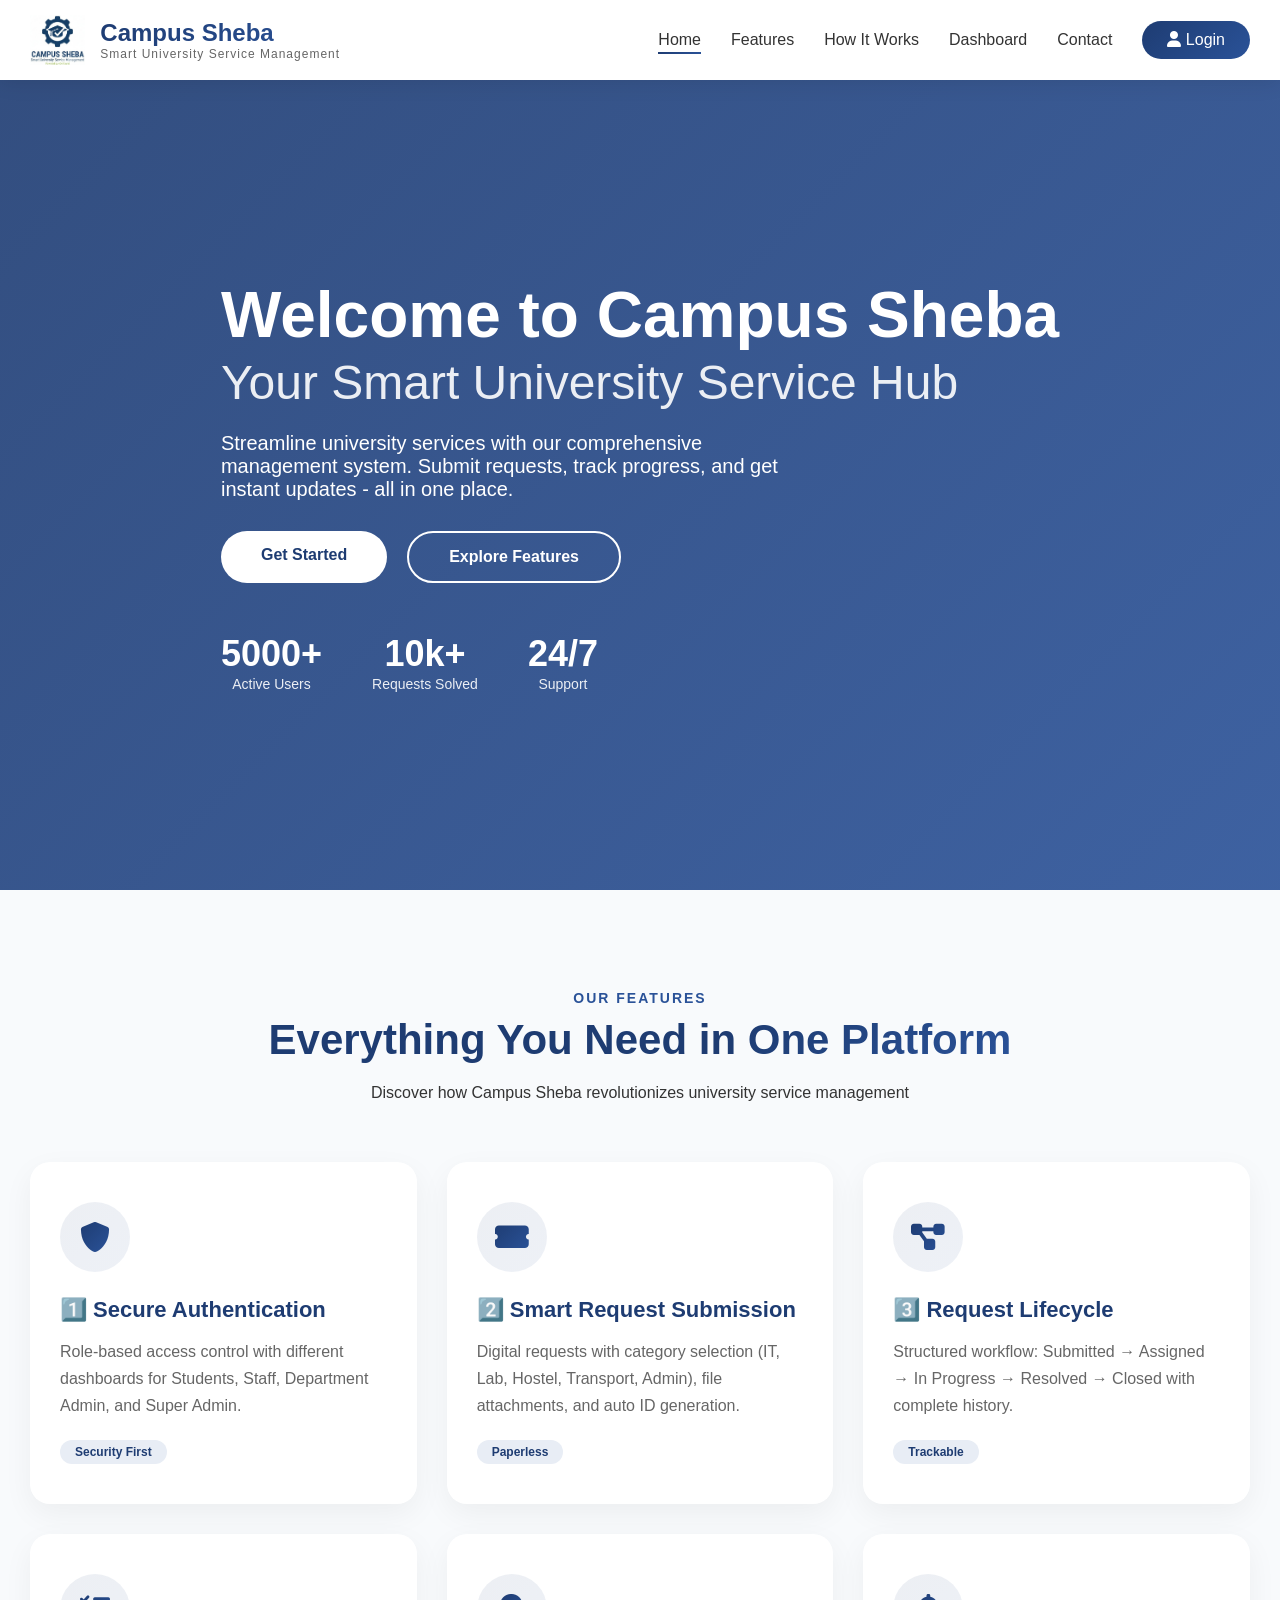
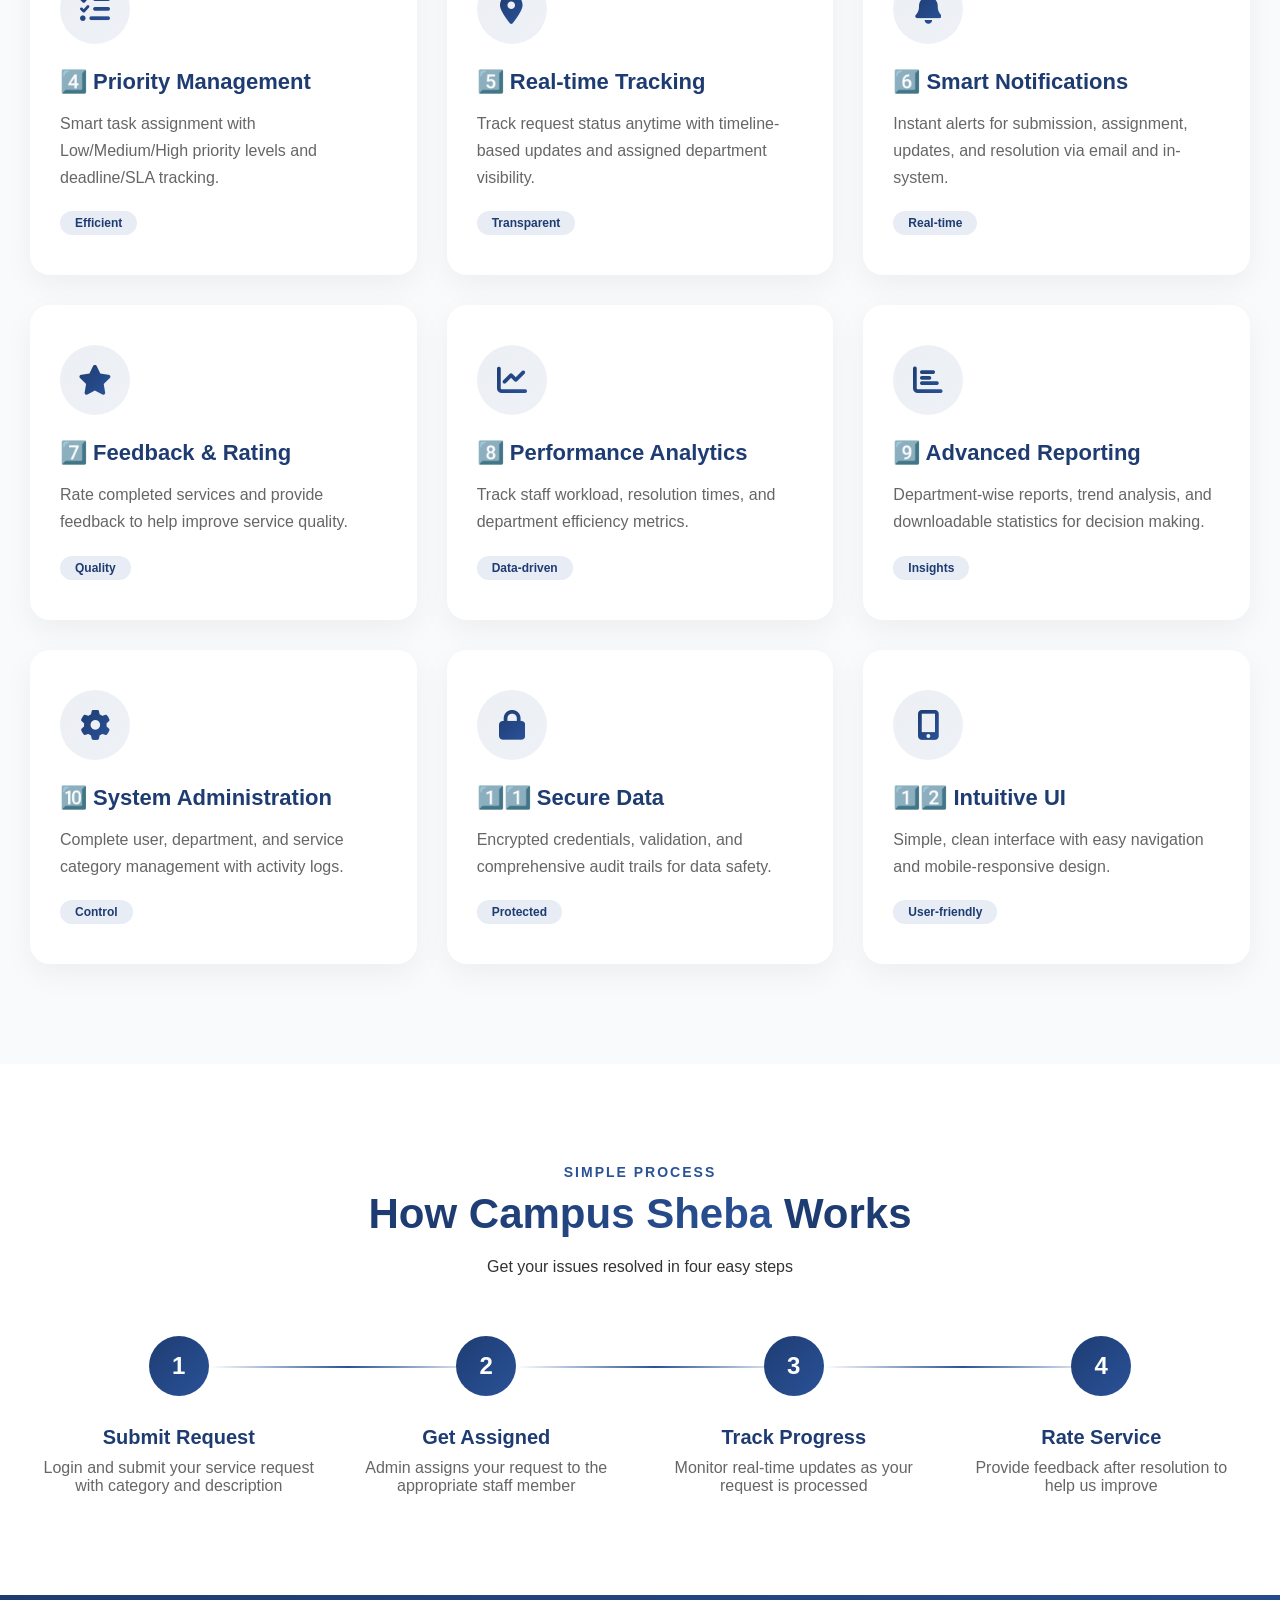
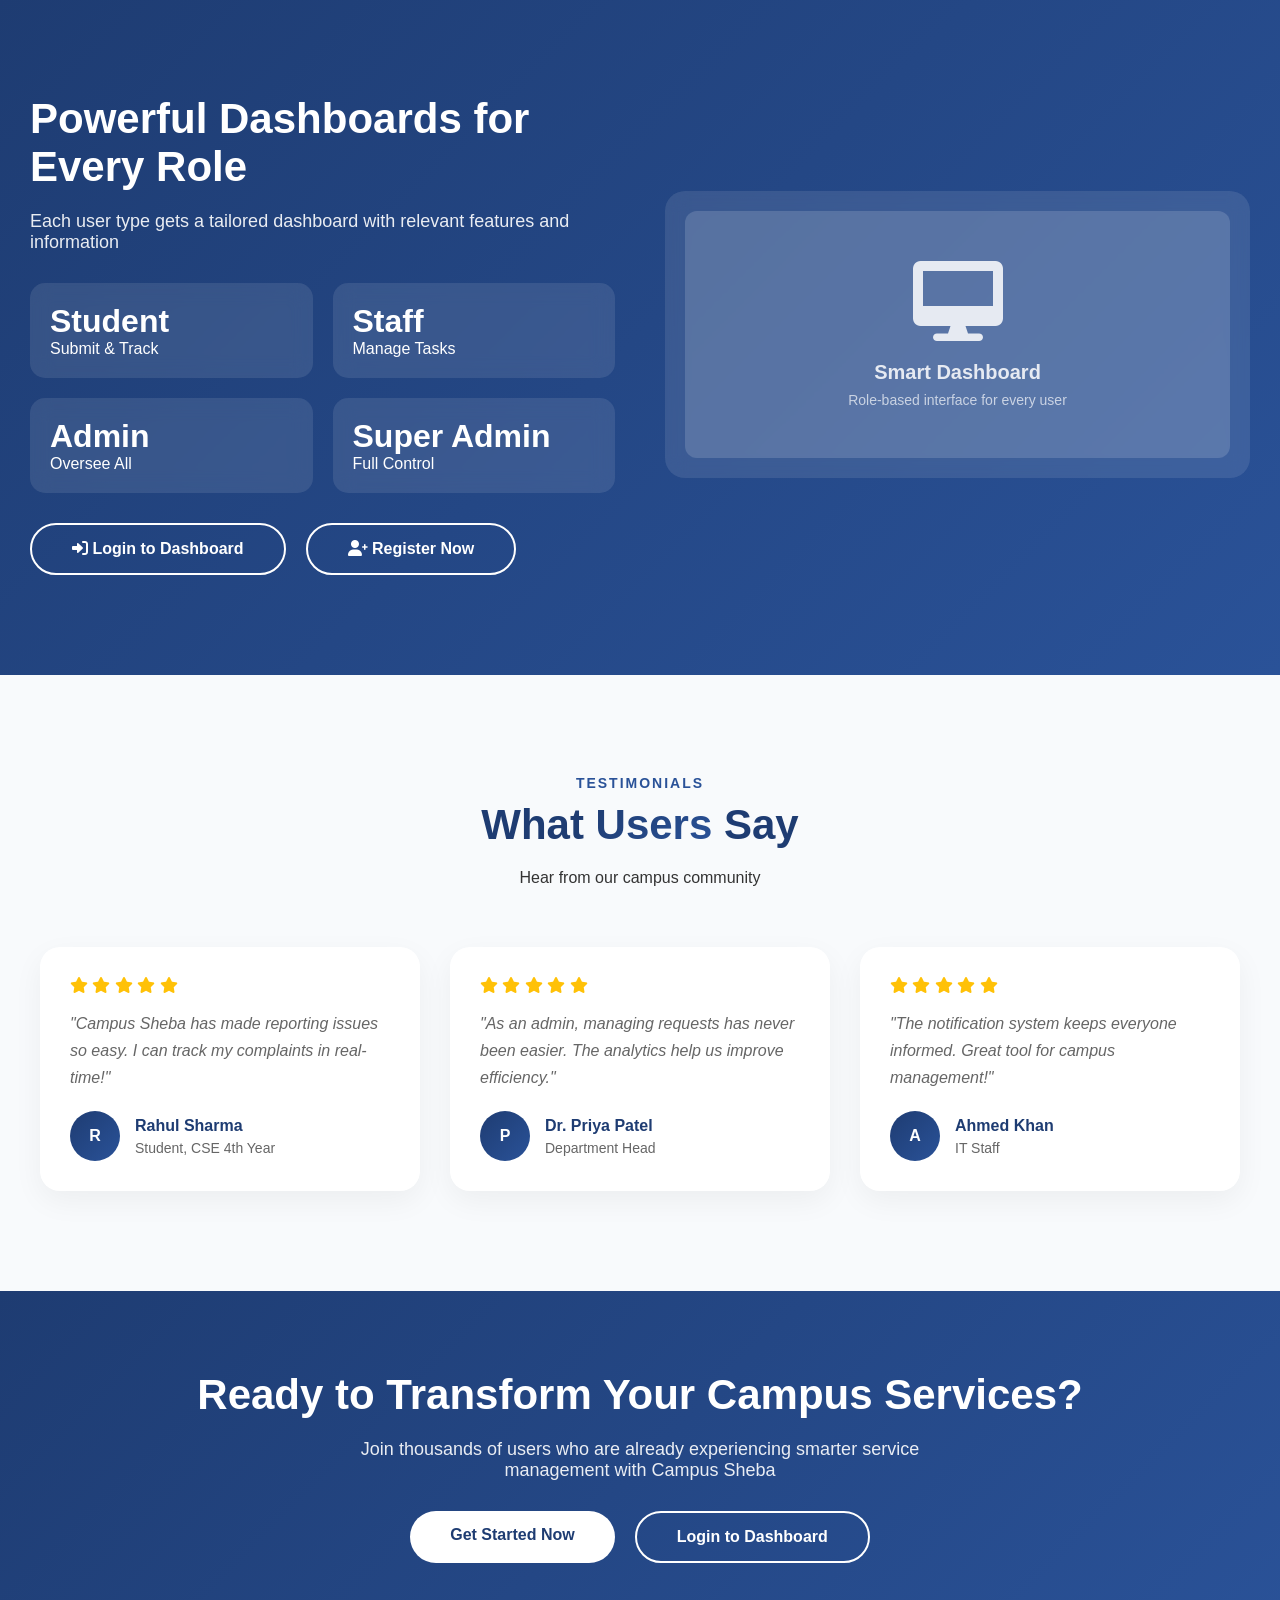
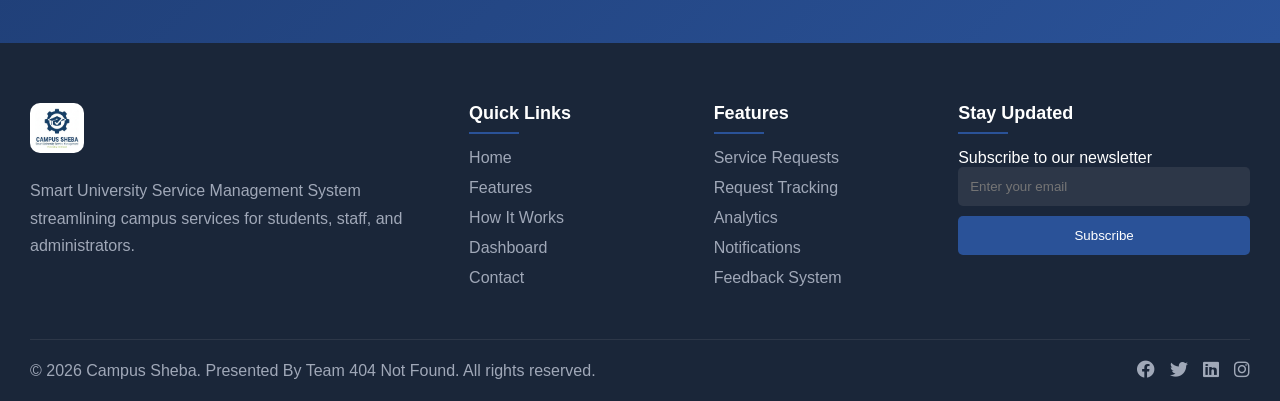
==== commit 024b2595: "Complete Campus Sheba project with authentication, dashboards, database, and frontend"" ====
--- a/index.html
+++ b/index.html
@@ -1103,13 +1103,17 @@
                     </div>
                 </div>
                 <div class="dashboard-links">
-                    <a href="pages/student-dashboard.php" class="btn btn-outline">View Student Dashboard</a>
-                    <a href="pages/admin-dashboard.html" class="btn btn-outline">View Admin Dashboard</a>
+                    <a href="login.php" class="btn btn-outline"><i class="fas fa-sign-in-alt"></i> Login to Dashboard</a>
+                    <a href="register.php" class="btn btn-outline"><i class="fas fa-user-plus"></i> Register Now</a>
                 </div>
             </div>
             
             <div class="preview-image" data-aos="fade-left">
-                <img src="images/dashboard-preview.png" alt="Dashboard Preview">
+                <div style="background:rgba(255,255,255,0.15);border-radius:12px;padding:50px 30px;text-align:center;color:rgba(255,255,255,0.85)">
+                    <i class="fas fa-desktop" style="font-size:80px;margin-bottom:20px;display:block"></i>
+                    <p style="font-size:20px;font-weight:600">Smart Dashboard</p>
+                    <p style="font-size:14px;margin-top:8px;opacity:0.8">Role-based interface for every user</p>
+                </div>
             </div>
         </div>
     </section>
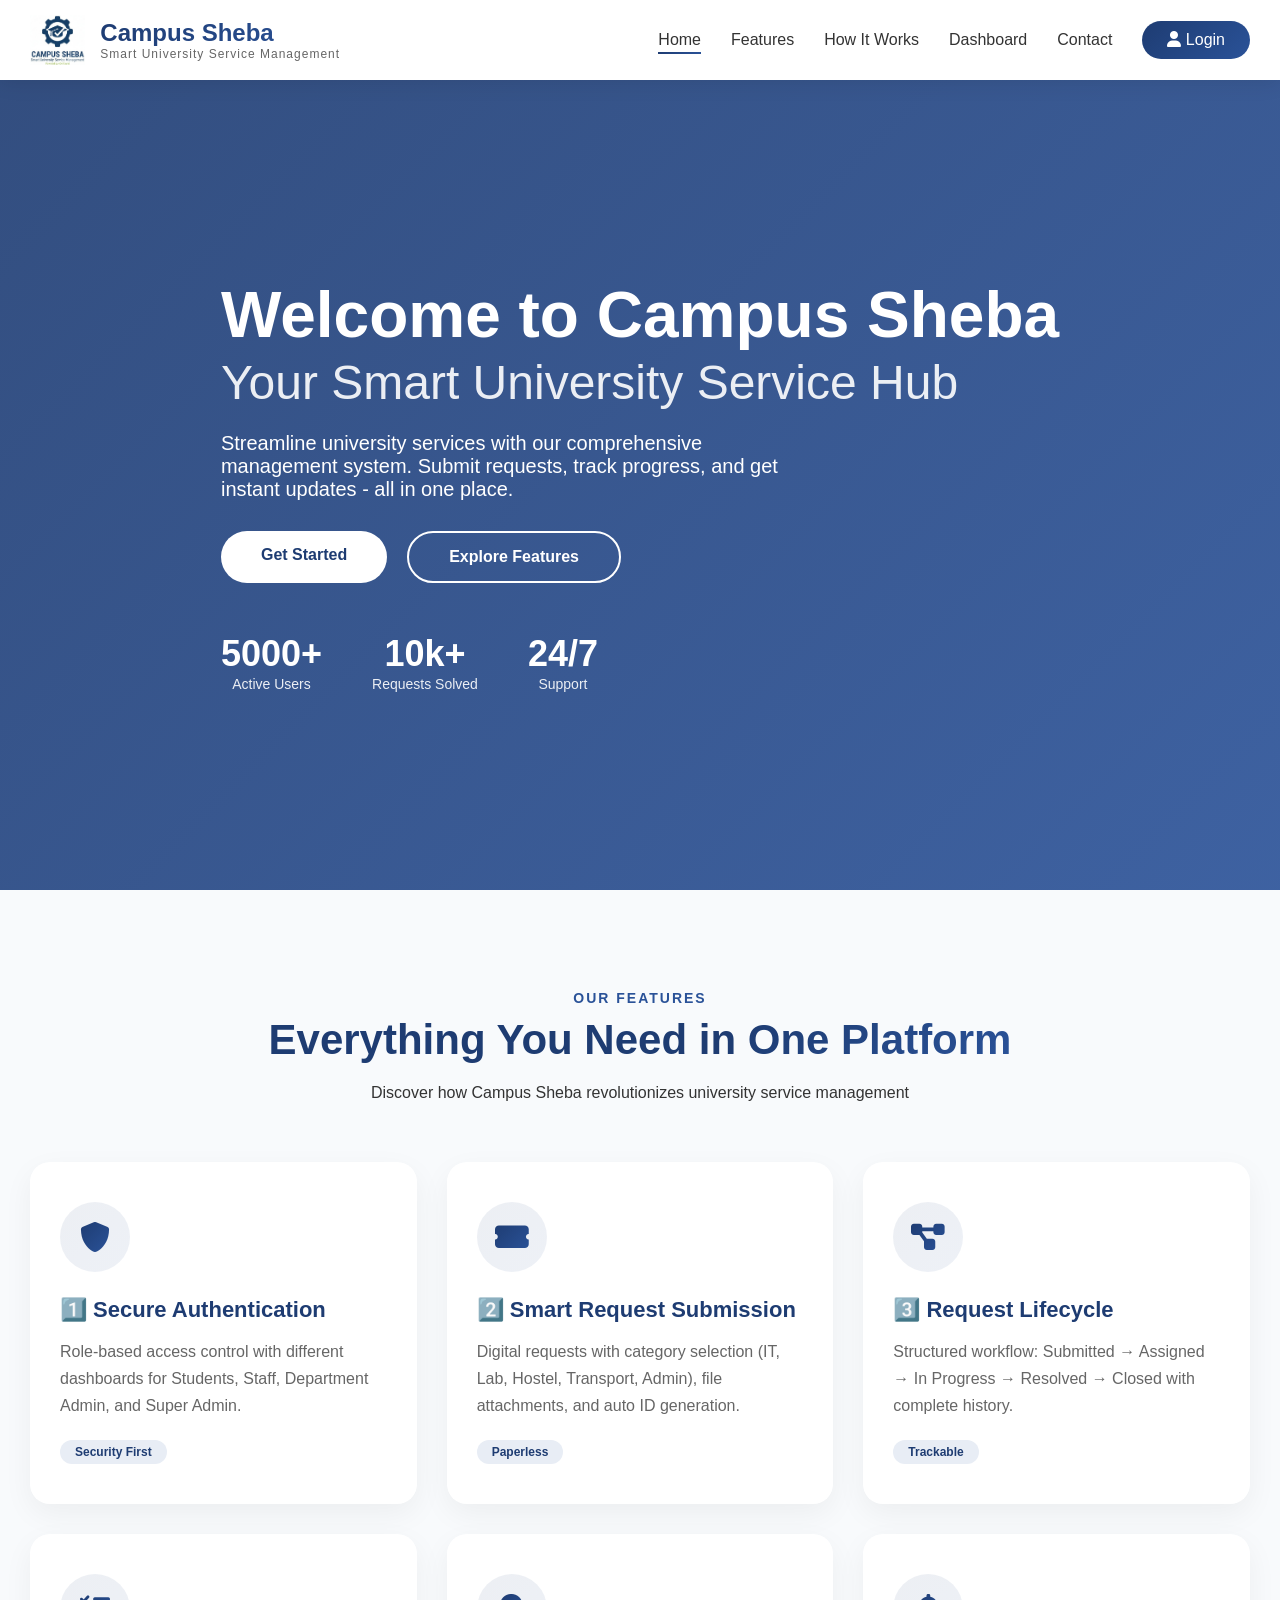
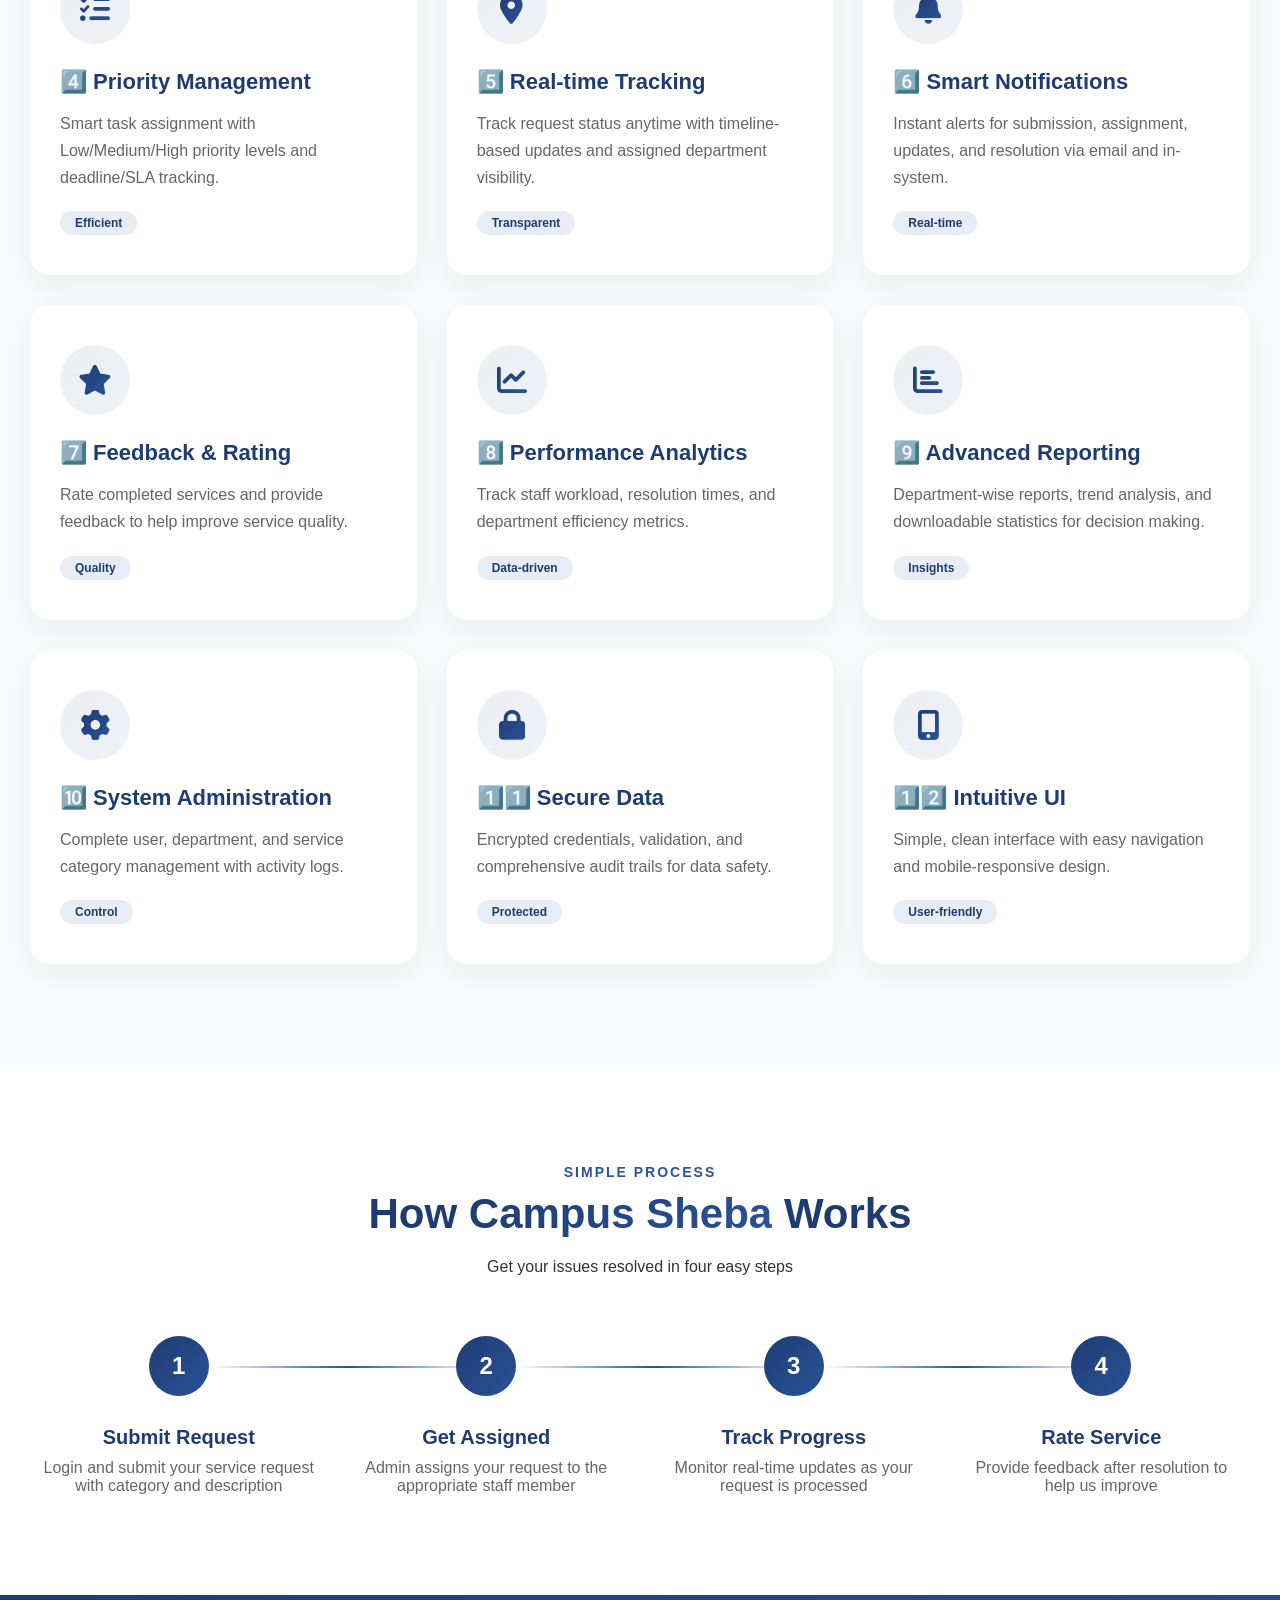
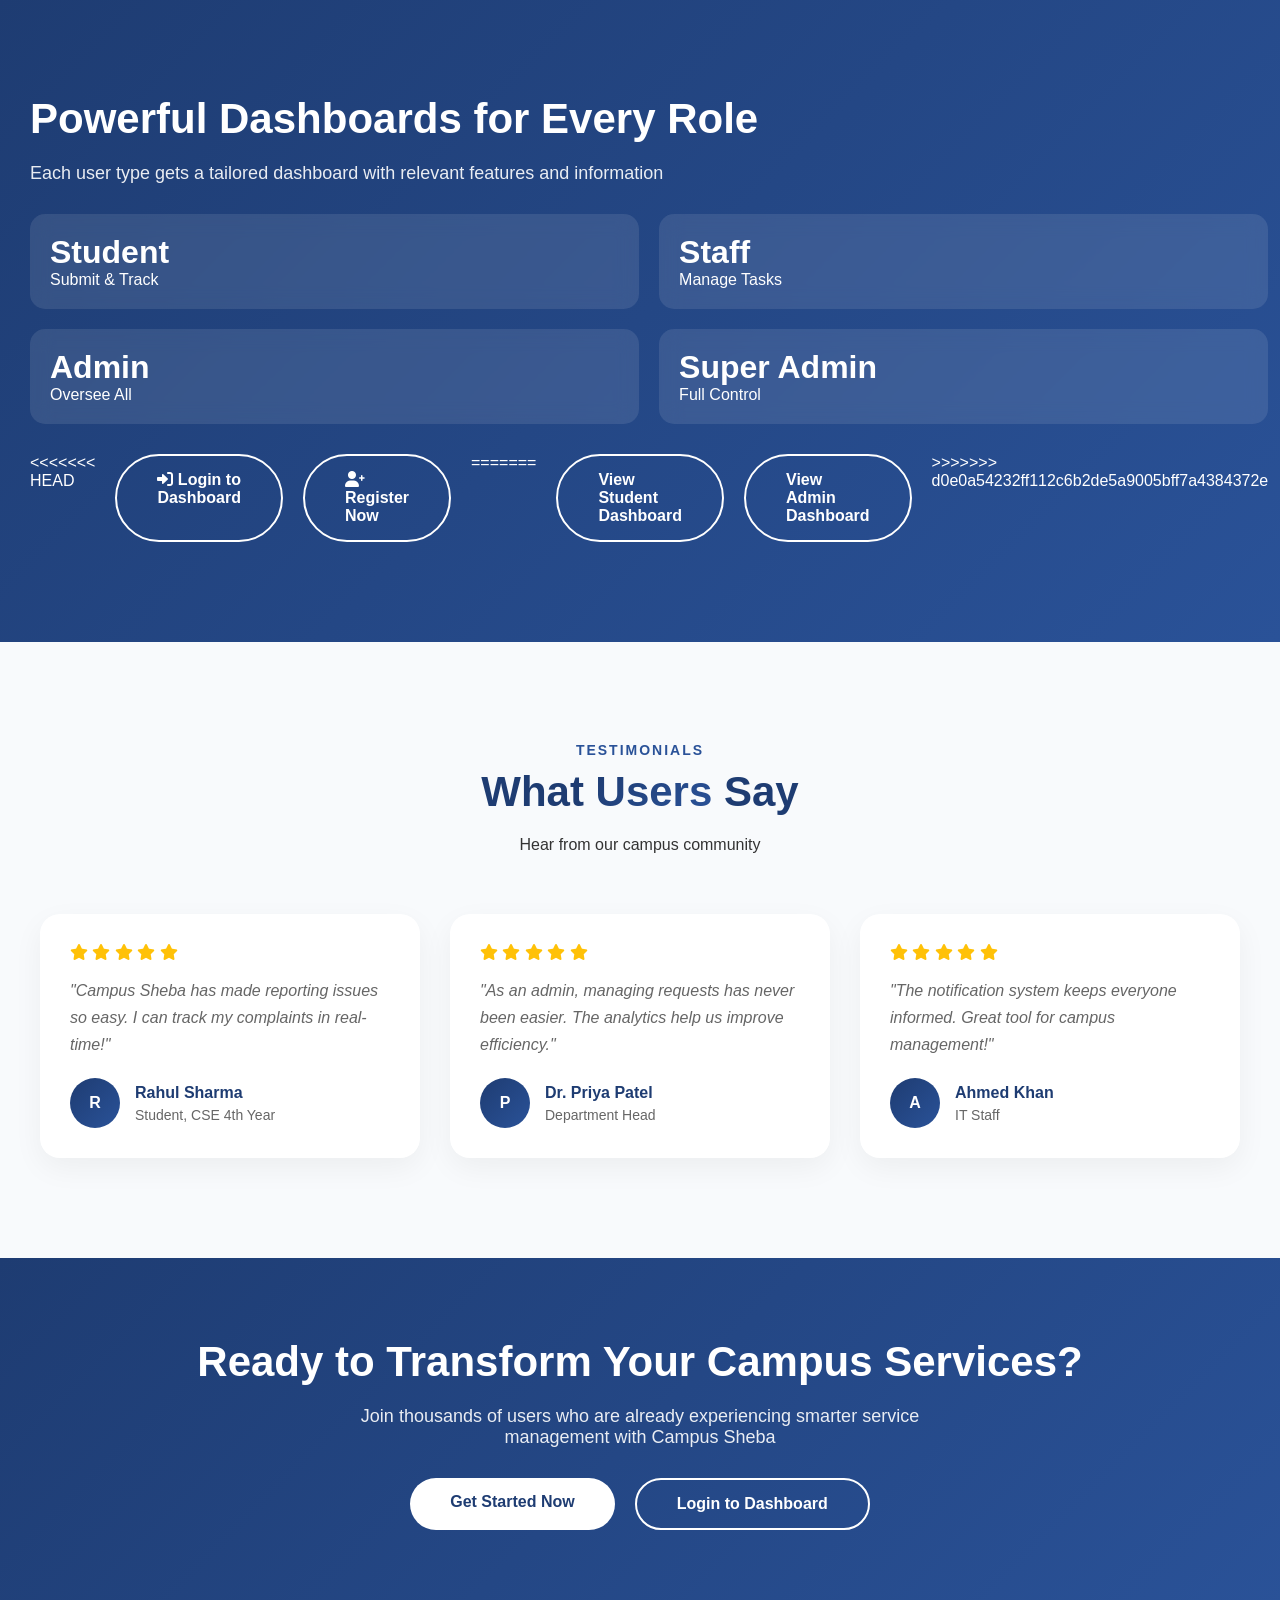
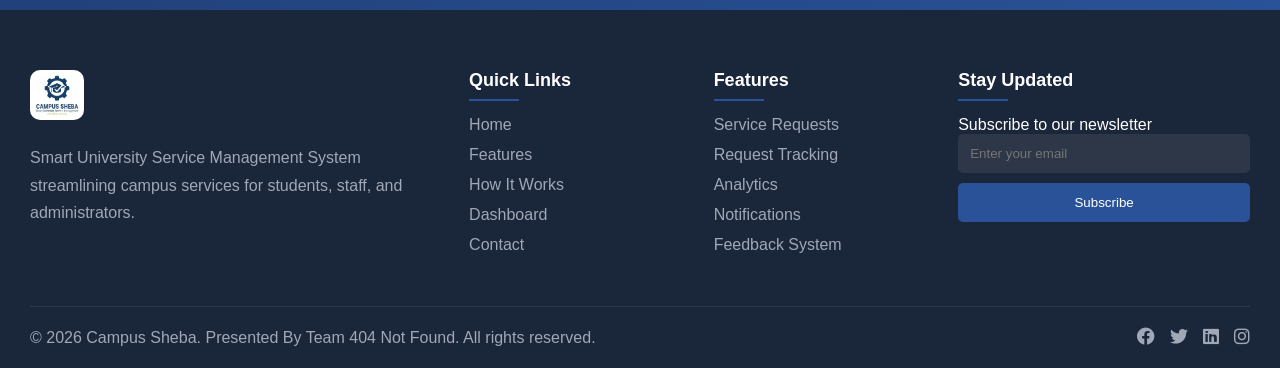
==== commit b53d58c3: "Login part code" ====
--- a/index.html
+++ b/index.html
@@ -1103,17 +1103,26 @@
                     </div>
                 </div>
                 <div class="dashboard-links">
+<<<<<<< HEAD
                     <a href="login.php" class="btn btn-outline"><i class="fas fa-sign-in-alt"></i> Login to Dashboard</a>
                     <a href="register.php" class="btn btn-outline"><i class="fas fa-user-plus"></i> Register Now</a>
+=======
+                    <a href="pages/student-dashboard.php" class="btn btn-outline">View Student Dashboard</a>
+                    <a href="pages/admin-dashboard.html" class="btn btn-outline">View Admin Dashboard</a>
+>>>>>>> d0e0a54232ff112c6b2de5a9005bff7a4384372e
                 </div>
             </div>
             
             <div class="preview-image" data-aos="fade-left">
+<<<<<<< HEAD
                 <div style="background:rgba(255,255,255,0.15);border-radius:12px;padding:50px 30px;text-align:center;color:rgba(255,255,255,0.85)">
                     <i class="fas fa-desktop" style="font-size:80px;margin-bottom:20px;display:block"></i>
                     <p style="font-size:20px;font-weight:600">Smart Dashboard</p>
                     <p style="font-size:14px;margin-top:8px;opacity:0.8">Role-based interface for every user</p>
                 </div>
+=======
+                <img src="images/dashboard-preview.png" alt="Dashboard Preview">
+>>>>>>> d0e0a54232ff112c6b2de5a9005bff7a4384372e
             </div>
         </div>
     </section>
